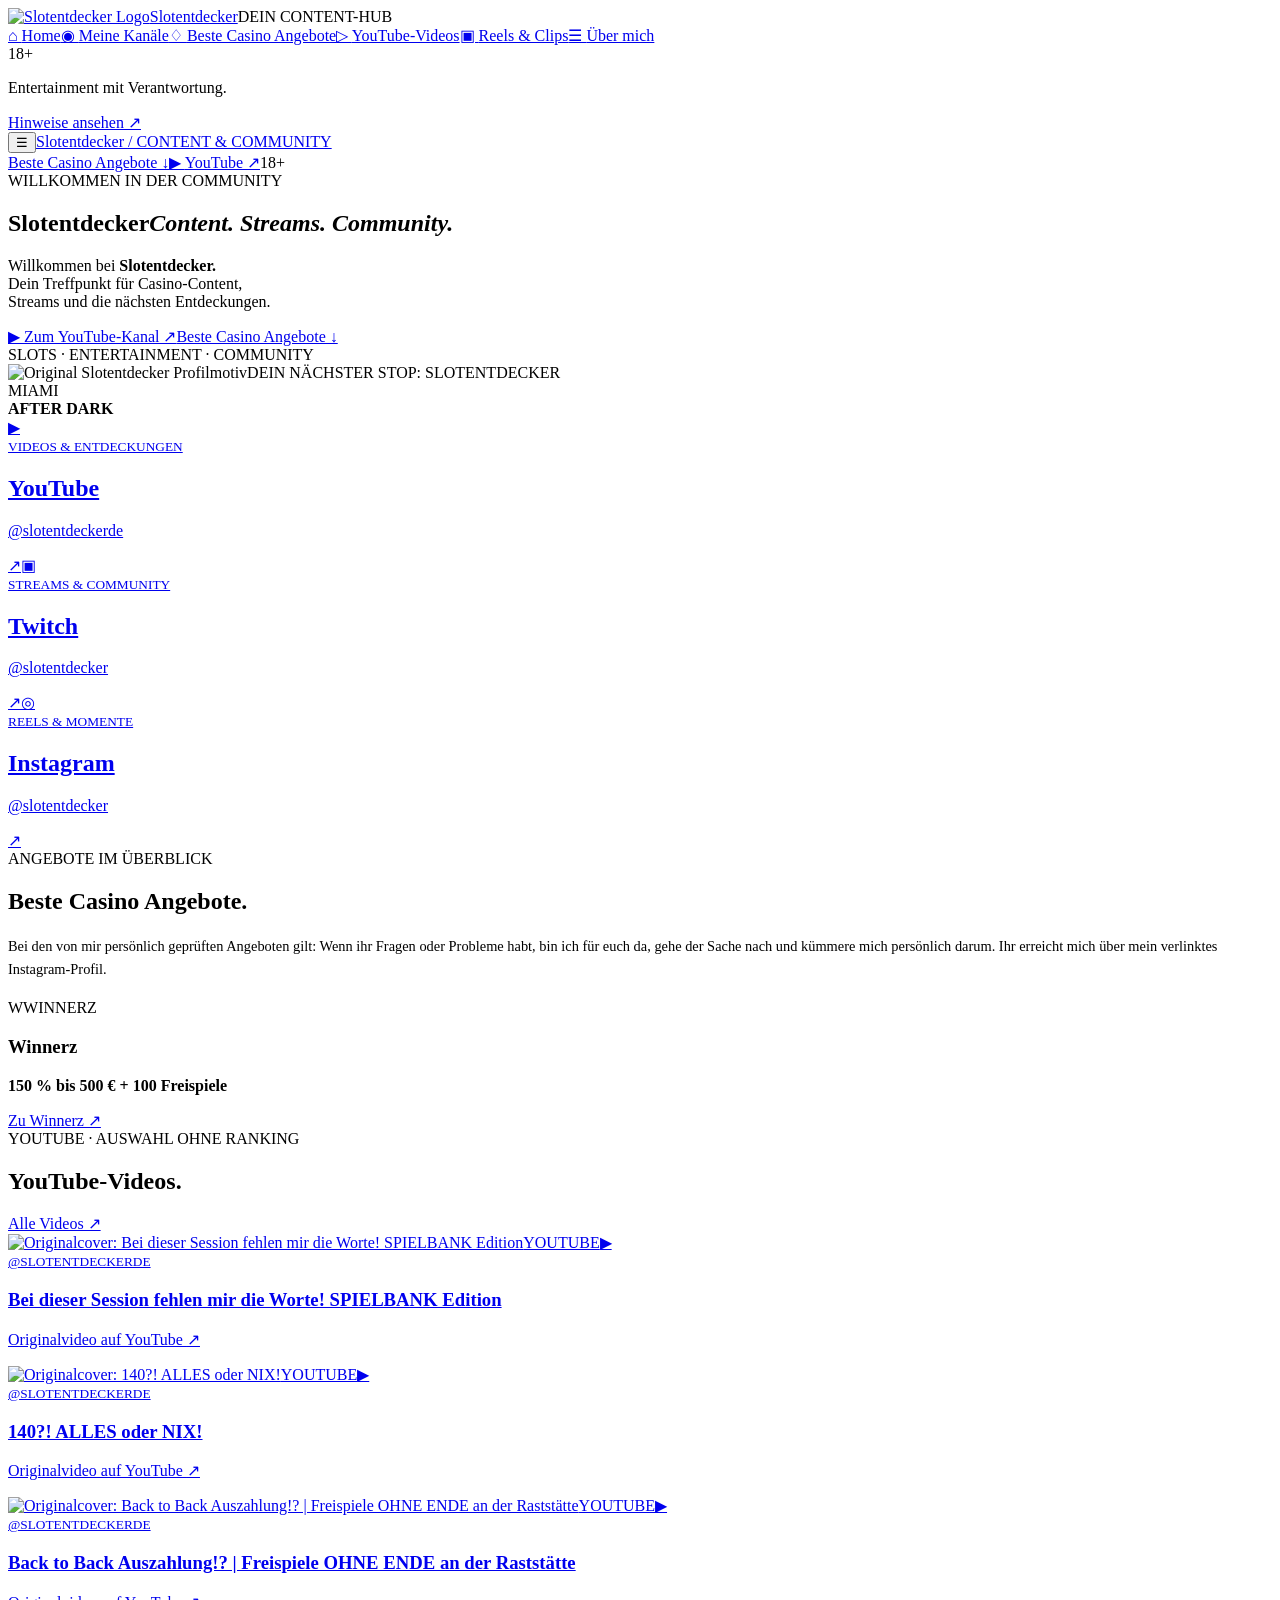
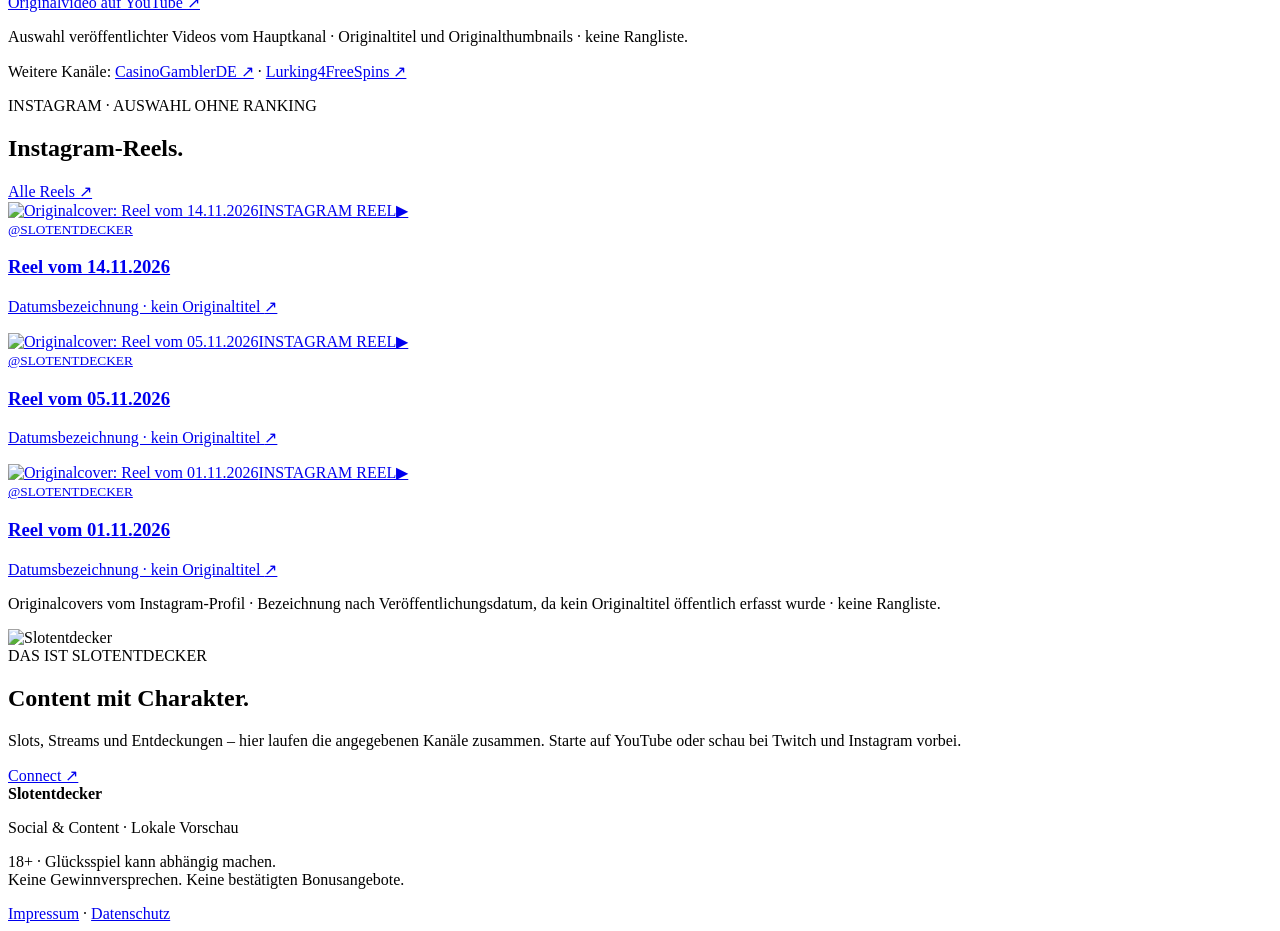
==== index.html @ a363a857 "Add files via upload" ====
<!doctype html><html lang="de"><head><meta charset="utf-8"><meta name="robots" content="noindex,nofollow"><meta name="viewport" content="width=device-width,initial-scale=1"><meta name="theme-color" content="#100c1e"><title>Slotentdecker · Content & Community.</title><link rel="icon" href="assets/avatar.jpg"><link rel="stylesheet" href="style.css?v=offers3"></head><body>
<aside id="sidebar"><a class="brand" href="#home"><img src="assets/avatar.jpg" alt="Slotentdecker Logo"><span>Slotentdecker</span></a><span class="nav-label">DEIN CONTENT-HUB</span><nav aria-label="Hauptnavigation"><a class="active" href="#home">⌂ <span>Home</span></a><a href="#social">◉ <span>Meine Kanäle</span></a><a href="#angebote">♢ <span>Beste Casino Angebote</span></a><a href="#videos">▷ <span>YouTube-Videos</span></a><a href="#reels">▣ <span>Reels & Clips</span></a><a href="#about">☰ <span>Über mich</span></a></nav><div class="side-bottom"><span class="age">18+</span><p>Entertainment mit Verantwortung.</p><a href="#hinweise">Hinweise ansehen ↗</a></div></aside>
<div class="shade" id="shade"></div><div class="shell"><header><button id="menu" aria-label="Menü öffnen" aria-expanded="false" aria-controls="sidebar">☰</button><a class="top-title" href="#home">Slotentdecker <span>/ CONTENT & COMMUNITY</span></a><div class="top-actions"><a class="offers-shortcut" href="#angebote">Beste Casino Angebote ↓</a><a href="https://youtube.com/@slotentdeckerde?si=ZZp0mQnXrc79OMPe" target="_blank" rel="noopener noreferrer">▶ <span>YouTube</span> ↗</a><span class="age">18+</span></div></header>
<main id="home"><section class="hero"><div class="hero-copy"><div class="eyebrow"><i></i> WILLKOMMEN IN DER COMMUNITY</div><h1>Slotentdecker<em>Content. Streams. Community.</em></h1><p>Willkommen bei <strong>Slotentdecker.</strong><br>Dein Treffpunkt für Casino-Content,<br>Streams und die nächsten Entdeckungen.</p><div class="buttons"><a class="btn primary" href="https://youtube.com/@slotentdeckerde?si=ZZp0mQnXrc79OMPe" target="_blank" rel="noopener noreferrer">▶ Zum YouTube-Kanal ↗</a><a class="btn glass" href="#angebote">Beste Casino Angebote ↓</a></div><span class="hero-note">SLOTS · ENTERTAINMENT · COMMUNITY</span></div><div class="hero-brand"><div class="orbit"></div><img src="assets/avatar.jpg" alt="Original Slotentdecker Profilmotiv"><span class="brand-tag">DEIN NÄCHSTER STOP: SLOTENTDECKER</span></div><span class="miami-stamp">MIAMI<br><b>AFTER DARK</b></span></section>
<section id="social" class="social-grid" aria-label="Social-Media-Kanäle"><a class="social youtube" href="https://youtube.com/@slotentdeckerde?si=ZZp0mQnXrc79OMPe" target="_blank" rel="noopener noreferrer"><span class="social-icon">▶</span><div><small>VIDEOS & ENTDECKUNGEN</small><h2>YouTube</h2><p>@slotentdeckerde</p></div><span class="arrow">↗</span></a><a class="social twitch" href="https://m.twitch.tv/slotentdecker/home" target="_blank" rel="noopener noreferrer"><span class="social-icon">▣</span><div><small>STREAMS & COMMUNITY</small><h2>Twitch</h2><p>@slotentdecker</p></div><span class="arrow">↗</span></a><a class="social insta" href="https://www.instagram.com/slotentdecker/" target="_blank" rel="noopener noreferrer"><span class="social-icon">◎</span><div><small>REELS & MOMENTE</small><h2>Instagram</h2><p>@slotentdecker</p></div><span class="arrow">↗</span></a></section>
<section id="angebote"><div class="section-head"><div><div class="eyebrow">ANGEBOTE IM ÜBERBLICK</div><h2>Beste Casino Angebote<span>.</span></h2></div></div>
<p class="se-offers-note" lang="de">Bei den von mir persönlich geprüften Angeboten gilt: Wenn ihr Fragen oder Probleme habt, bin ich für euch da, gehe der Sache nach und kümmere mich persönlich darum. Ihr erreicht mich über mein verlinktes Instagram-Profil.</p>
<style>
.se-offers-note{margin:0 0 18px;padding:0;color:inherit;font-family:inherit;font-size:.9rem;line-height:1.6}
</style>
<div class="offer"><div class="winnerz">W<span>WINNERZ</span></div><div class="offer-copy"><h3>Winnerz</h3><p><strong>150 % bis 500 € + 100 Freispiele</strong></p></div><a class="btn primary" href="https://go.spinwise.partners/visit/?bta=982855&amp;brand=winnerz&amp;utm_campaign=DACH_VINI" target="_blank" rel="sponsored noopener noreferrer">Zu Winnerz ↗</a></div></section>
<section id="videos"><div class="section-head"><div><div class="eyebrow">YOUTUBE · AUSWAHL OHNE RANKING</div><h2>YouTube-Videos<span>.</span></h2></div><a class="text-link" href="https://youtube.com/@slotentdeckerde/videos" target="_blank" rel="noopener noreferrer">Alle Videos ↗</a></div><div class="media-strip videos-strip" tabindex="0" role="region" aria-label="YouTube-Videos – horizontal scrollbar"><a class="media-card" href="https://www.youtube.com/watch?v=xweXO_4A0io" target="_blank" rel="noopener noreferrer"><div class="media-cover"><img src="assets/youtube-1.avif" alt="Originalcover: Bei dieser Session fehlen mir die Worte! SPIELBANK Edition" loading="lazy"><span class="tile-label">YOUTUBE</span><span class="play" aria-hidden="true">▶</span><span class="cover-fallback" hidden>Originalcover nicht verfügbar</span></div><div class="card-copy"><small>@SLOTENTDECKERDE</small><h3>Bei dieser Session fehlen mir die Worte! SPIELBANK Edition</h3><p>Originalvideo auf YouTube <span aria-hidden="true">↗</span></p></div></a><a class="media-card" href="https://www.youtube.com/watch?v=YloTCqBLggA" target="_blank" rel="noopener noreferrer"><div class="media-cover"><img src="assets/youtube-2.avif" alt="Originalcover: 140?! ALLES oder NIX!" loading="lazy"><span class="tile-label">YOUTUBE</span><span class="play" aria-hidden="true">▶</span><span class="cover-fallback" hidden>Originalcover nicht verfügbar</span></div><div class="card-copy"><small>@SLOTENTDECKERDE</small><h3>140?! ALLES oder NIX!</h3><p>Originalvideo auf YouTube <span aria-hidden="true">↗</span></p></div></a><a class="media-card" href="https://www.youtube.com/watch?v=cWnUZFW03pE" target="_blank" rel="noopener noreferrer"><div class="media-cover"><img src="assets/youtube-3.avif" alt="Originalcover: Back to Back Auszahlung!? | Freispiele OHNE ENDE an der Raststätte" loading="lazy"><span class="tile-label">YOUTUBE</span><span class="play" aria-hidden="true">▶</span><span class="cover-fallback" hidden>Originalcover nicht verfügbar</span></div><div class="card-copy"><small>@SLOTENTDECKERDE</small><h3>Back to Back Auszahlung!? | Freispiele OHNE ENDE an der Raststätte</h3><p>Originalvideo auf YouTube <span aria-hidden="true">↗</span></p></div></a></div><p class="section-note">Auswahl veröffentlichter Videos vom Hauptkanal · Originaltitel und Originalthumbnails · keine Rangliste.</p><p class="section-note">Weitere Kanäle: <a class="text-link" href="https://youtube.com/@casinogamblerde" target="_blank" rel="noopener noreferrer">CasinoGamblerDE ↗</a> · <a class="text-link" href="https://youtube.com/@lurking4freespins" target="_blank" rel="noopener noreferrer">Lurking4FreeSpins ↗</a></p></section>
<section id="reels"><div class="section-head"><div><div class="eyebrow">INSTAGRAM · AUSWAHL OHNE RANKING</div><h2>Instagram-Reels<span>.</span></h2></div><a class="text-link" href="https://www.instagram.com/slotentdecker/" target="_blank" rel="noopener noreferrer">Alle Reels ↗</a></div><div class="media-strip reels-strip" tabindex="0" role="region" aria-label="Instagram-Reels – horizontal scrollbar"><a class="media-card" href="https://www.instagram.com/slotentdecker/reel/Dftw1dToblQ/" target="_blank" rel="noopener noreferrer"><div class="media-cover"><img src="assets/instagram-1.jpg" alt="Originalcover: Reel vom 14.11.2026" loading="lazy"><span class="tile-label">INSTAGRAM REEL</span><span class="play" aria-hidden="true">▶</span><span class="cover-fallback" hidden>Originalcover nicht verfügbar</span></div><div class="card-copy"><small>@SLOTENTDECKER</small><h3>Reel vom 14.11.2026</h3><p>Datumsbezeichnung · kein Originaltitel <span aria-hidden="true">↗</span></p></div></a><a class="media-card" href="https://www.instagram.com/slotentdecker/reel/DfXvfOqo4B9/" target="_blank" rel="noopener noreferrer"><div class="media-cover"><img src="assets/instagram-2.jpg" alt="Originalcover: Reel vom 05.11.2026" loading="lazy"><span class="tile-label">INSTAGRAM REEL</span><span class="play" aria-hidden="true">▶</span><span class="cover-fallback" hidden>Originalcover nicht verfügbar</span></div><div class="card-copy"><small>@SLOTENTDECKER</small><h3>Reel vom 05.11.2026</h3><p>Datumsbezeichnung · kein Originaltitel <span aria-hidden="true">↗</span></p></div></a><a class="media-card" href="https://www.instagram.com/slotentdecker/reel/DfMLfl_Iy3h/" target="_blank" rel="noopener noreferrer"><div class="media-cover"><img src="assets/instagram-3.jpg" alt="Originalcover: Reel vom 01.11.2026" loading="lazy"><span class="tile-label">INSTAGRAM REEL</span><span class="play" aria-hidden="true">▶</span><span class="cover-fallback" hidden>Originalcover nicht verfügbar</span></div><div class="card-copy"><small>@SLOTENTDECKER</small><h3>Reel vom 01.11.2026</h3><p>Datumsbezeichnung · kein Originaltitel <span aria-hidden="true">↗</span></p></div></a></div><p class="section-note">Originalcovers vom Instagram-Profil · Bezeichnung nach Veröffentlichungsdatum, da kein Originaltitel öffentlich erfasst wurde · keine Rangliste.</p></section>

<section id="about" class="about"><img src="assets/avatar.jpg" alt="Slotentdecker"><div><div class="eyebrow">DAS IST SLOTENTDECKER</div><h2>Content mit Charakter.</h2><p>Slots, Streams und Entdeckungen – hier laufen die angegebenen Kanäle zusammen. Starte auf YouTube oder schau bei Twitch und Instagram vorbei.</p></div><a class="text-link" href="#social">Connect ↗</a></section>
<footer id="hinweise"><div><b><span class="gold">Slotentdecker</span></b><p>Social & Content · Lokale Vorschau</p></div><p>18+ · Glücksspiel kann abhängig machen.<br>Keine Gewinnversprechen. Keine bestätigten Bonusangebote.</p><a class="text-link" href="impressum.html">Impressum</a> · <a class="text-link" href="datenschutz.html">Datenschutz</a></footer></main></div>
<dialog id="info"><button class="close" aria-label="Schließen">×</button><div class="eyebrow">LOKALER ENTWURF</div><h2 id="dialog-title"></h2><p id="dialog-text"></p><button class="btn primary close-bottom">Verstanden</button></dialog><script src="app.js"></script></body></html>
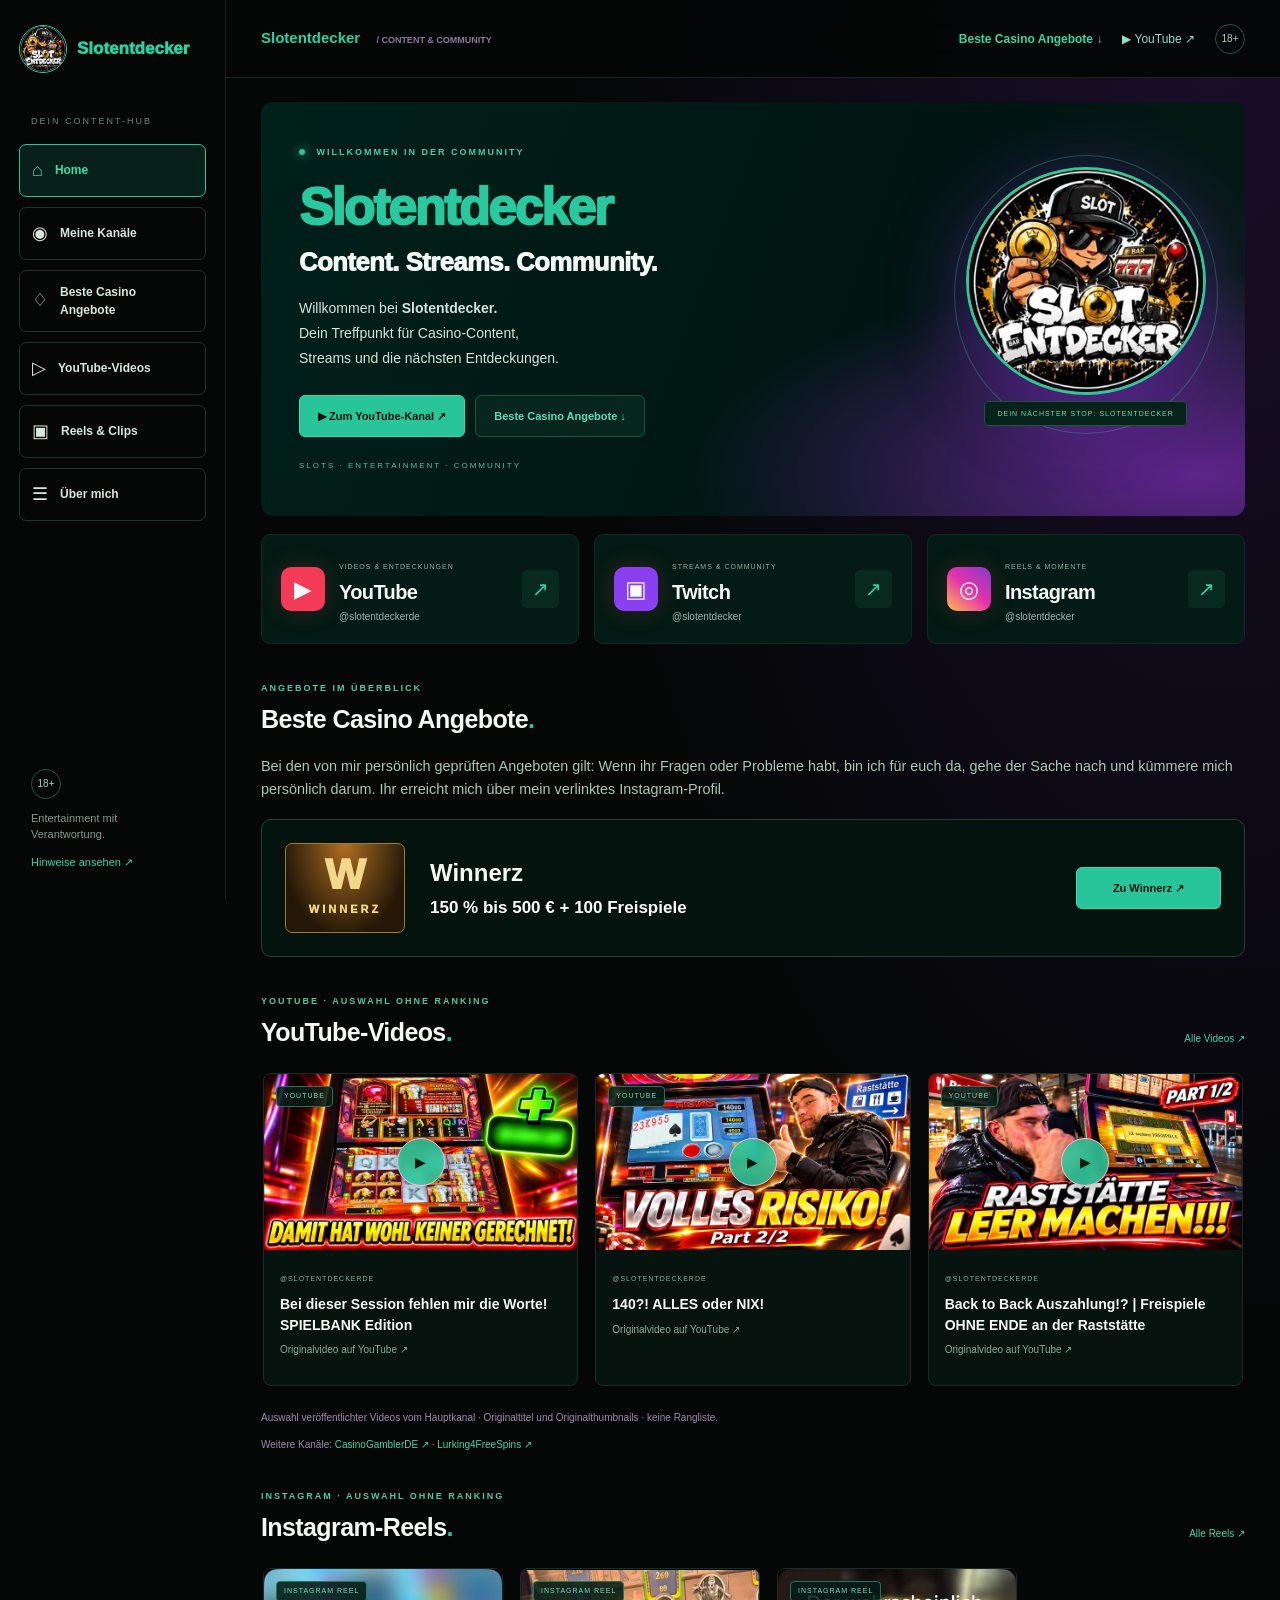
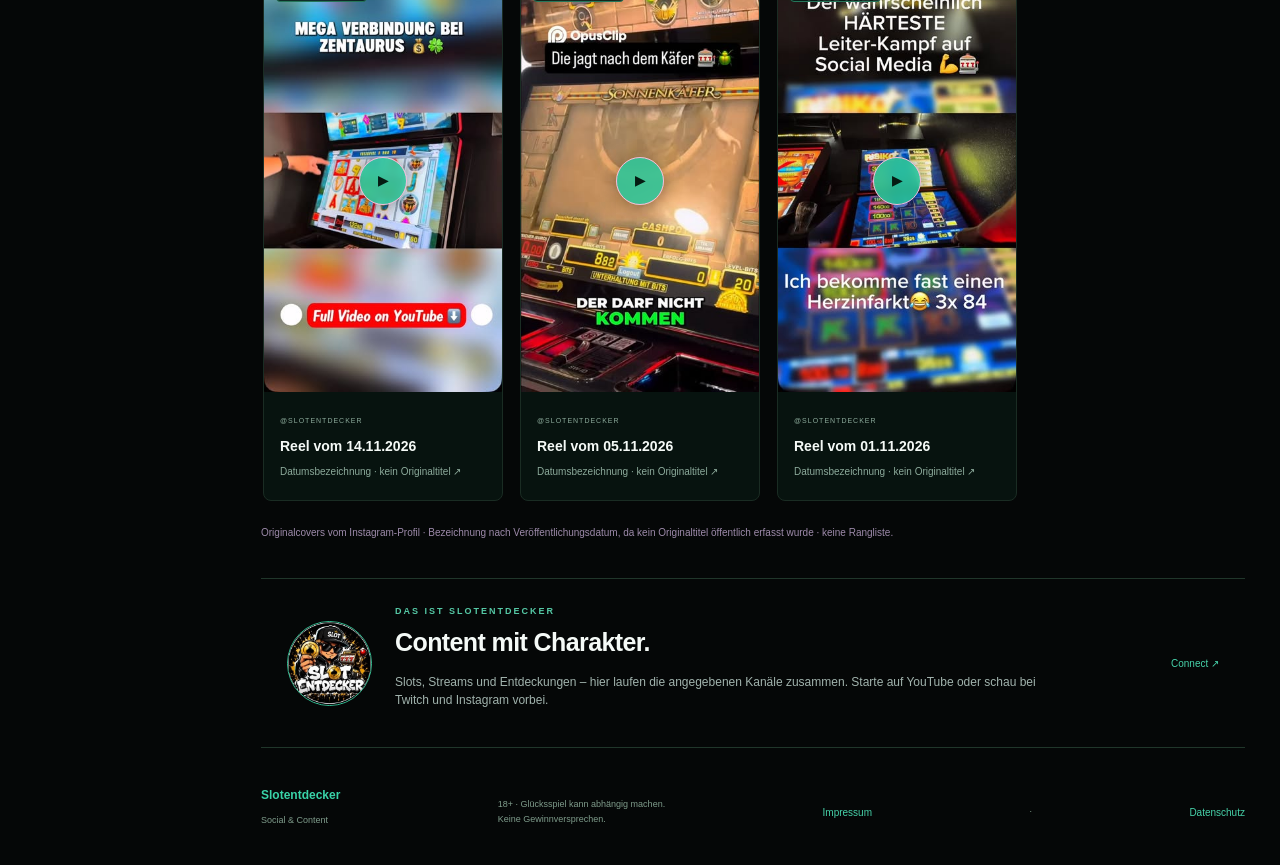
==== commit 771e0243: "Add files via upload" ====
--- a/index.html
+++ b/index.html
@@ -13,5 +13,5 @@
 <section id="reels"><div class="section-head"><div><div class="eyebrow">INSTAGRAM · AUSWAHL OHNE RANKING</div><h2>Instagram-Reels<span>.</span></h2></div><a class="text-link" href="https://www.instagram.com/slotentdecker/" target="_blank" rel="noopener noreferrer">Alle Reels ↗</a></div><div class="media-strip reels-strip" tabindex="0" role="region" aria-label="Instagram-Reels – horizontal scrollbar"><a class="media-card" href="https://www.instagram.com/slotentdecker/reel/Dftw1dToblQ/" target="_blank" rel="noopener noreferrer"><div class="media-cover"><img src="assets/instagram-1.jpg" alt="Originalcover: Reel vom 14.11.2026" loading="lazy"><span class="tile-label">INSTAGRAM REEL</span><span class="play" aria-hidden="true">▶</span><span class="cover-fallback" hidden>Originalcover nicht verfügbar</span></div><div class="card-copy"><small>@SLOTENTDECKER</small><h3>Reel vom 14.11.2026</h3><p>Datumsbezeichnung · kein Originaltitel <span aria-hidden="true">↗</span></p></div></a><a class="media-card" href="https://www.instagram.com/slotentdecker/reel/DfXvfOqo4B9/" target="_blank" rel="noopener noreferrer"><div class="media-cover"><img src="assets/instagram-2.jpg" alt="Originalcover: Reel vom 05.11.2026" loading="lazy"><span class="tile-label">INSTAGRAM REEL</span><span class="play" aria-hidden="true">▶</span><span class="cover-fallback" hidden>Originalcover nicht verfügbar</span></div><div class="card-copy"><small>@SLOTENTDECKER</small><h3>Reel vom 05.11.2026</h3><p>Datumsbezeichnung · kein Originaltitel <span aria-hidden="true">↗</span></p></div></a><a class="media-card" href="https://www.instagram.com/slotentdecker/reel/DfMLfl_Iy3h/" target="_blank" rel="noopener noreferrer"><div class="media-cover"><img src="assets/instagram-3.jpg" alt="Originalcover: Reel vom 01.11.2026" loading="lazy"><span class="tile-label">INSTAGRAM REEL</span><span class="play" aria-hidden="true">▶</span><span class="cover-fallback" hidden>Originalcover nicht verfügbar</span></div><div class="card-copy"><small>@SLOTENTDECKER</small><h3>Reel vom 01.11.2026</h3><p>Datumsbezeichnung · kein Originaltitel <span aria-hidden="true">↗</span></p></div></a></div><p class="section-note">Originalcovers vom Instagram-Profil · Bezeichnung nach Veröffentlichungsdatum, da kein Originaltitel öffentlich erfasst wurde · keine Rangliste.</p></section>
 
 <section id="about" class="about"><img src="assets/avatar.jpg" alt="Slotentdecker"><div><div class="eyebrow">DAS IST SLOTENTDECKER</div><h2>Content mit Charakter.</h2><p>Slots, Streams und Entdeckungen – hier laufen die angegebenen Kanäle zusammen. Starte auf YouTube oder schau bei Twitch und Instagram vorbei.</p></div><a class="text-link" href="#social">Connect ↗</a></section>
-<footer id="hinweise"><div><b><span class="gold">Slotentdecker</span></b><p>Social & Content · Lokale Vorschau</p></div><p>18+ · Glücksspiel kann abhängig machen.<br>Keine Gewinnversprechen. Keine bestätigten Bonusangebote.</p><a class="text-link" href="impressum.html">Impressum</a> · <a class="text-link" href="datenschutz.html">Datenschutz</a></footer></main></div>
+<footer id="hinweise"><div><b><span class="gold">Slotentdecker</span></b><p>Social & Content</p></div><p>18+ · Glücksspiel kann abhängig machen.<br>Keine Gewinnversprechen.</p><a class="text-link" href="impressum.html">Impressum</a> · <a class="text-link" href="datenschutz.html">Datenschutz</a></footer></main></div>
 <dialog id="info"><button class="close" aria-label="Schließen">×</button><div class="eyebrow">LOKALER ENTWURF</div><h2 id="dialog-title"></h2><p id="dialog-text"></p><button class="btn primary close-bottom">Verstanden</button></dialog><script src="app.js"></script></body></html>
--- a/style.css
+++ b/style.css
@@ -0,0 +1,26 @@
+:root{--bg:#100c1e;--panel:#1a142b;--line:#37243f;--pink:#ff3ba7;--gold:#ffd87e;--muted:#b9adc8}*{box-sizing:border-box}html{scroll-behavior:smooth;scroll-padding-top:92px}body{margin:0;background:var(--bg);color:#fff;font-family:Arial,Helvetica,sans-serif;font-size:14px;line-height:1.5}a{color:inherit;text-decoration:none}button{font:inherit;cursor:pointer}a,button{touch-action:manipulation}a:focus-visible,button:focus-visible{outline:3px solid var(--gold);outline-offset:5px}aside{width:226px;position:fixed;inset:0 auto 0 0;background:linear-gradient(160deg,#181021,#100d19);border-right:1px solid var(--line);padding:30px 19px;z-index:30;display:flex;flex-direction:column}.brand{display:flex;align-items:center;gap:10px;font-size:16px;font-weight:1000;line-height:1.1}.brand img{width:48px;height:48px;border-radius:50%;border:1px solid #d3ab59}.brand>span>span{display:block;font-size:12px;letter-spacing:1px}.gold{color:var(--gold)}.nav-label{font-size:9px;letter-spacing:2px;color:#93829f;margin:42px 12px 15px}nav{display:grid;gap:9px}nav a{display:flex;align-items:center;gap:12px;padding:13px 12px;border:1px solid transparent;border-radius:8px;color:#bcaecb;font-size:18px}nav a span{font-size:12px;font-weight:bold}nav a:hover,nav a.active{background:linear-gradient(90deg,#5e204b66,#39204433);border-color:#79335e;color:#ff7bc3}nav small{font-size:6px;color:var(--gold);margin-left:auto}.side-bottom{margin-top:auto;padding:25px 12px 0;color:#ac9abb;font-size:11px}.side-bottom a{color:var(--gold)}.age{border:1px solid #6a546d;border-radius:50%;width:30px;height:30px;display:inline-flex;align-items:center;justify-content:center;font-size:10px;color:#cbb8d1}.shell{margin-left:226px}header{height:78px;padding:0 35px;display:flex;align-items:center;justify-content:space-between;border-bottom:1px solid var(--line);background:#110d1deF;position:sticky;top:0;z-index:20;backdrop-filter:blur(14px)}.top-title{font-weight:bold;font-size:11px;letter-spacing:1.3px}.top-title span{color:#8b7b9b;font-size:9px;margin-left:12px}.top-actions{display:flex;align-items:center;gap:20px}.top-actions a{color:#f3c0dd;font-size:12px}#menu{display:none}main{max-width:1550px;margin:auto;padding:28px 35px 0}.hero{min-height:430px;border:1px solid #9a3d8c;border-radius:15px;position:relative;overflow:hidden;background:linear-gradient(90deg,#190e32 0%,#210e37d9 34%,#250f3544 80%),url('assets/miami.svg') center/cover;box-shadow:0 12px 70px #b22c9822}.hero-copy{position:relative;z-index:2;padding:42px 38px}.eyebrow{font-size:9px;letter-spacing:2px;font-weight:bold;color:#d79dca}.eyebrow i{display:inline-block;width:6px;height:6px;background:var(--pink);border-radius:50%;box-shadow:0 0 12px var(--pink);margin-right:7px}h1{font-size:clamp(32px,3.6vw,58px);line-height:1.03;font-weight:1000;letter-spacing:-2px;margin:20px 0}h1 em{font-style:normal;background:linear-gradient(100deg,#ff82ca,#ffcee7 35%,#ffd87e);background-clip:text;color:transparent;text-shadow:0 0 30px #ff54b522}.hero p{color:#dfcce6;font-size:13px;line-height:1.8}.buttons{display:flex;gap:10px;margin-top:23px}.btn{display:inline-flex;align-items:center;justify-content:center;gap:9px;padding:12px 18px;border-radius:7px;font-size:11px;font-weight:bold;border:1px solid #73506e}.primary{background:linear-gradient(105deg,#ff409d,#d62c9e);color:white;border-color:#ff7bc3;box-shadow:0 5px 25px #ea258c35}.glass{background:#221731bb;color:#f4d6ed}.btn:hover{filter:brightness(1.15)}.hero-note{display:block;font-size:8px;letter-spacing:2px;color:#bfa0c6;margin-top:23px}.hero-brand{position:absolute;right:7%;top:48px;width:270px;text-align:center}.hero-brand img{width:100%;border-radius:50%;position:relative;box-shadow:0 0 50px #ff45ac55}.orbit{position:absolute;inset:-12px;border:1px solid #e8ab6c88;border-radius:50%;box-shadow:0 0 20px #e9459e33}.brand-tag{position:relative;background:#1b1027;padding:8px 12px;border:1px solid #ab6c6e;border-radius:4px;color:#ffdb9e;font-size:7px;letter-spacing:1px;white-space:nowrap}.miami-stamp{position:absolute;right:25px;bottom:20px;font-size:25px;line-height:.8;font-style:italic;font-weight:900;color:#ffc6d0;opacity:.7;transform:rotate(-8deg)}.miami-stamp b{font-size:8px;letter-spacing:3px}.social-grid{display:grid;grid-template-columns:repeat(3,1fr);gap:15px;margin:20px 0 36px}.social{display:flex;align-items:center;gap:14px;padding:19px;border:1px solid var(--line);border-radius:10px;background:linear-gradient(115deg,#37203a,#1a142b);position:relative;overflow:hidden}.social:hover{border-color:#df5eb3;transform:translateY(-2px)}.social-icon{display:grid;place-items:center;width:44px;height:44px;border-radius:10px;background:#f33b58;font-size:23px;box-shadow:0 0 25px #ff354633}.twitch .social-icon{background:#8a3ff0}.insta .social-icon{background:linear-gradient(40deg,#ffbb4c,#e433ac,#8838cb)}.social small{font-size:7px;letter-spacing:1px;color:#c5accd}.social h2{font-size:19px;margin:2px 0}.social p{font-size:10px;margin:0;color:var(--muted)}.arrow{margin-left:auto;color:#b9a3c1;font-size:21px}section{scroll-margin-top:10px}.section-head{display:flex;justify-content:space-between;align-items:end;margin:31px 0 17px;gap:15px}h2{font-size:24px;letter-spacing:-.6px;margin:5px 0 0}h2>span{color:var(--pink)}.text-link{background:none;border:0;color:#e5b5d6;font-size:10px;padding:5px 0;white-space:nowrap}.video-grid{display:grid;grid-template-columns:repeat(3,1fr);gap:17px}.video-card{border:1px solid var(--line);background:#1b142a;border-radius:10px;overflow:hidden}.video-card:hover{border-color:#b7509d}.thumbnail{aspect-ratio:1.82;position:relative;overflow:hidden;background:#1c1233;display:flex;align-items:center;justify-content:center}.thumbnail img{width:100%;height:100%;object-fit:cover}.tile-label{position:absolute;left:12px;top:12px;border:1px solid #f4c8dd44;background:#180e27cc;border-radius:4px;padding:4px 7px;font-size:7px;letter-spacing:1px;color:#f4d7e9}.play{position:absolute;top:50%;left:50%;transform:translate(-50%,-50%);width:42px;height:42px;display:grid;place-items:center;background:#140c27b3;border:1px solid #efbedb;border-radius:50%;font-size:14px;backdrop-filter:blur(5px)}.thumb-two{background:linear-gradient(130deg,#27133b22,#631c4f99),url('assets/miami.svg') 60% 45%/190%}.thumb-three{background:radial-gradient(at top right,#ab5b18,transparent),linear-gradient(135deg,#1c1230,#54233f)}.type-art{font-size:25px;font-weight:1000;font-style:italic;line-height:1.05;letter-spacing:-1px;transform:rotate(-7deg);text-shadow:3px 3px #340b48}.type-art b{color:var(--gold);font-size:23px}.card-copy{padding:16px}.card-copy small{font-size:7px;letter-spacing:1px;color:#c694bb}.card-copy h3{font-size:13px;margin:7px 0}.card-copy p{font-size:10px;color:var(--muted);margin:0}.section-note{font-size:10px;color:#9e8bab;margin:12px 0 0}.reel-grid{display:grid;grid-template-columns:1fr 1fr 1.35fr;gap:17px}.reel{height:280px;border-radius:10px;border:1px solid #79405c;position:relative;overflow:hidden;padding:20px;display:flex;align-items:end;background:linear-gradient(0deg,#140c23,transparent),url('assets/miami.svg') 75% center/auto 100%}.reel-two{background:linear-gradient(0deg,#1c1035,transparent),url('assets/miami.svg') 28% center/auto 100%}.reel-type{position:absolute;top:63px;left:20px;font-size:26px;line-height:1;font-weight:900;transform:rotate(-6deg);text-shadow:0 0 20px #ff3ba7}.reel-type em{font-size:22px;color:#ffd6a1}.reel small{font-size:9px;color:#d7b7d7}.reel h3{font-size:15px;margin:4px 0}.reel .play{top:59%}.community{position:relative;overflow:hidden;border:1px solid var(--line);border-radius:10px;background:radial-gradient(at bottom right,#74286166,transparent),#20152f;padding:27px}.community h3{font-size:24px;line-height:1.2;margin:18px 0 12px}.community p{font-size:12px;color:var(--muted);max-width:300px}.community .btn{margin-top:12px}.outline-star{position:absolute;right:10px;bottom:-35px;font-size:150px;color:#ff64b219;pointer-events:none}.status{font-size:9px;color:#d7b5b3;padding:6px 10px;background:#382430;border:1px solid #71424e;border-radius:20px}.offer{display:flex;align-items:center;gap:25px;padding:20px;background:linear-gradient(100deg,#3b2541,#1c1429 65%);border:1px solid #755040;border-radius:10px}.winnerz{width:120px;min-width:120px;height:90px;background:radial-gradient(#835527,#251a22);border:1px solid #ab8150;border-radius:7px;text-align:center;font-weight:1000;font-size:43px;color:#ffe3a2;line-height:1.4}.winnerz span{display:block;font-size:11px;letter-spacing:3px;line-height:1}.offer h3{font-size:23px;margin:4px 0}.offer p{font-size:11px;color:var(--muted);max-width:420px;margin:0}.offer .btn{margin-left:auto;white-space:nowrap}.locked{background:#302537;color:#ddcbd8;border-color:#705d73}.about{display:flex;align-items:center;gap:23px;margin:38px 0;padding:26px;border-top:1px solid var(--line);border-bottom:1px solid var(--line)}.about img{width:85px;height:85px;object-fit:cover;border-radius:50%;border:1px solid #d7a866}.about p{font-size:12px;color:var(--muted);max-width:650px}.about .text-link{margin-left:auto}footer{display:flex;align-items:center;justify-content:space-between;gap:20px;padding:0 0 27px;color:#9e8bab;font-size:9px}footer b{font-size:12px;color:white}footer p{line-height:1.7}dialog{color:white;background:#21162e;border:1px solid #bc5a96;border-radius:15px;padding:35px;max-width:500px;width:calc(100% - 36px);box-shadow:0 0 100px #a42a8044}dialog::backdrop{background:#080411ce;backdrop-filter:blur(6px)}dialog p{color:#cdbbd4;font-size:13px;line-height:1.8}.close{position:absolute;right:13px;top:8px;color:white;background:none;border:none;font-size:27px}.close-bottom{margin-top:15px}.shade{display:none}
+@media(min-width:1550px){.hero-brand{right:11%;width:300px}.hero{min-height:460px}.hero-copy{padding:48px}}
+@media(max-width:1150px){aside{width:195px;padding:25px 12px}.shell{margin-left:195px}main{padding:22px}header{padding:0 22px}.hero-brand{right:4%;width:215px;top:85px}.hero-copy{padding:30px 25px}.hero-copy p{font-size:12px}h1{font-size:39px}.hero{min-height:410px}.social{gap:9px;padding:14px}.social-icon{width:34px;height:36px;font-size:19px}.social h2{font-size:17px}.social small{font-size:6px}.offer{gap:16px}.offer .btn{padding:12px}.top-title span{display:none}.community{padding:20px}.community h3{font-size:20px}.reel-type{font-size:23px}.reel-type em{font-size:18px}}
+@media(max-width:850px){aside{transform:translateX(-100%);width:240px;transition:transform .2s}.shell{margin-left:0}body.menu-open aside{transform:translateX(0)}body.menu-open .shade{display:block;position:fixed;inset:0;background:#080411aa;z-index:25}#menu{display:block;border:1px solid #583453;border-radius:6px;color:white;background:#25192f;width:36px;height:34px;margin-right:14px}header{height:65px;justify-content:start}.top-actions{margin-left:auto}.hero-brand{right:5%;width:220px}.hero-copy{padding:35px}.video-grid{gap:12px}.card-copy{padding:12px}.reel-grid{grid-template-columns:1fr 1fr 1.2fr}.community h3{font-size:19px}.offer{flex-wrap:wrap}.offer-copy{flex:1}.offer .btn{margin-left:auto}}
+@media(max-width:600px){main{padding:14px}.top-title{font-size:9px;letter-spacing:.6px}header{padding:0 14px}.top-actions{gap:12px}.top-actions a span{display:none}.hero{min-height:650px;background-position:65% center}.hero-copy{padding:27px 22px}.eyebrow{font-size:8px;letter-spacing:1.4px}h1{font-size:39px;margin:19px 0 15px}.hero p{font-size:12px}.buttons{gap:8px;flex-wrap:wrap}.btn{font-size:10px;padding:12px 13px}.hero-note{font-size:7px;letter-spacing:1.3px}.hero-brand{width:205px;top:auto;bottom:50px;right:50%;transform:translateX(50%)}.brand-tag{font-size:6px}.miami-stamp{font-size:20px;right:15px;bottom:15px}.social-grid{grid-template-columns:1fr;margin:14px 0 28px;gap:9px}.social{padding:13px 17px}.social small{font-size:7px}.social h2{font-size:18px}.social-icon{height:40px;width:40px}.section-head{align-items:start;margin-top:27px}.section-head h2{font-size:21px}.text-link{font-size:9px}.video-grid{grid-template-columns:1fr}.thumbnail{aspect-ratio:1.9}.card-copy{padding:17px}.card-copy h3{font-size:15px}.card-copy small{font-size:8px}.card-copy p{font-size:11px}.type-art{font-size:35px}.type-art b{font-size:31px}.reel-grid{grid-template-columns:1fr 1fr;gap:11px}.reel{height:280px;padding:14px}.reel-type{font-size:22px;left:14px;top:70px}.reel-type em{font-size:17px}.reel h3{font-size:12px}.community{grid-column:1/-1;padding:25px}.community h3{font-size:25px}.community p{max-width:100%}.status{font-size:7px;max-width:110px;text-align:center}.offer{padding:16px;gap:15px}.winnerz{width:85px;min-width:85px;height:80px;font-size:38px}.winnerz span{font-size:8px}.offer-copy h3{font-size:21px}.offer p{font-size:10px}.offer .btn{width:100%;margin:0}.about{padding:23px 0;gap:15px;flex-wrap:wrap}.about img{width:66px;height:66px}.about>div{flex:1;min-width:220px}.about h2{font-size:22px}.about .text-link{margin-left:81px}footer{display:block;padding-bottom:20px}footer .text-link{margin-top:5px}.section-note{font-size:9px}dialog{padding:27px}dialog h2{font-size:23px}}
+@media(prefers-reduced-motion:reduce){html{scroll-behavior:auto}*{transition:none!important}}
+
+/* Original media cards: independent, reusable layout. */
+.media-strip{display:grid;grid-template-columns:repeat(3,minmax(0,1fr));gap:17px;padding:5px 2px 12px}.media-card{min-width:0;display:block;border:1px solid var(--line);border-radius:11px;overflow:hidden;background:#1b142a;transition:transform .18s,border-color .18s,box-shadow .18s}.media-card:hover{transform:translateY(-3px);border-color:#e269b7;box-shadow:0 5px 22px #ff3ba71c}.media-cover{aspect-ratio:16/9;position:relative;background:#20162d;overflow:hidden;display:grid;place-items:center}.media-cover img{width:100%;height:100%;object-fit:cover;display:block}.media-card h3{line-height:1.45;font-size:14px;overflow-wrap:anywhere}.media-card .card-copy{min-height:135px}.media-card .play{width:48px;height:48px;box-shadow:0 2px 18px #0006}.reels-strip{grid-template-columns:repeat(3,minmax(0,240px));justify-content:start}.reels-strip .media-cover{aspect-ratio:9/16}.reels-strip img{object-fit:contain;background:#0d0915}.reels-strip .card-copy{min-height:108px}.cover-fallback{padding:25px;text-align:center;color:var(--muted)}.media-strip:focus-visible{outline:2px solid var(--gold);outline-offset:4px}
+@media(max-width:700px){.media-strip{display:flex;overflow-x:auto;scroll-snap-type:x mandatory;gap:14px;overscroll-behavior-x:contain;padding:5px 3px 18px;scrollbar-color:#ae4a89 #20162d;scrollbar-width:thin}.media-card{flex:0 0 84%;scroll-snap-align:start}.reels-strip .media-card{flex-basis:65%;max-width:250px}.media-card .card-copy{padding:15px;min-height:138px}.reels-strip .card-copy{min-height:108px}.section-head h2{font-size:21px}}
+
+.media-cover img[hidden],.cover-fallback[hidden]{display:none}
+
+/* Startentdecker — dark mint visual direction */
+:root{--bg:#050707;--panel:#071713;--line:#18342b;--pink:#28c79c;--gold:#39d3a8;--muted:#a1b3ad}
+body{background:radial-gradient(ellipse at 95% 0,#54218844,transparent 38%),#050707;color:#f5faf7;font-family:Arial,Helvetica,sans-serif}
+aside{background:#040706;border-color:#14251e;padding-top:25px}.brand{color:#2bd2a4;font-size:17px}.brand img{border-color:#2bd2a4}.brand>span{overflow-wrap:anywhere}.nav-label{color:#71867e}nav{gap:10px}nav a{border:1px solid #26312c;color:#d9e6df;border-radius:7px;padding:12px}nav a.active,nav a:hover{background:#072019;border-color:#27c69a;color:#38ddb0}.side-bottom{color:#839b90}.age{border-color:#315045;color:#b4cec0}
+header{background:#040706ed;border-color:#17251e}.top-title{color:#2bd2a4;font-size:15px;letter-spacing:0}.top-actions a{color:#8ce1c4}main{padding-top:24px}.hero{min-height:395px;border:0;border-radius:12px;background:radial-gradient(ellipse at 95% 90%,#982bda99,transparent 38%),linear-gradient(110deg,#00201a,#001511 65%,#081b16);box-shadow:none}.hero-copy{padding:44px 38px;max-width:68%}.hero h1{font-size:clamp(30px,4vw,61px);letter-spacing:-2px;line-height:1.1;color:#2ac89e;overflow-wrap:anywhere}.hero h1 em{font-size:.5em;color:#f4faf6;background:none;letter-spacing:-.5px;display:block;margin-top:12px;text-shadow:none}.hero p{color:#d5e5dd;font-size:14px}.eyebrow{color:#55c8a5}.eyebrow i{background:#27c99b;box-shadow:0 0 12px #27c99b}.hero-brand{top:65px;right:4%;width:240px}.hero-brand img{box-shadow:0 16px 80px #8e2fe870;border:3px solid #36c497}.orbit{border-color:#43c59b55;box-shadow:none}.brand-tag{background:#06221b;color:#67dcba;border-color:#245341}.miami-stamp{display:none}.hero-note{color:#6fb49c}.btn{border-color:#1d5342;border-radius:6px;font-size:11px}.primary{background:#29c59a;color:#02130d;border:1px solid #42d5b0;box-shadow:none}.glass{background:#07261d;color:#64d9b5}.social-grid{gap:15px;margin:18px 0 34px}.social{background:#031b14;border:1px solid #0b2c20;border-radius:9px}.social:hover{border-color:#2ac59b}.social h2{font-size:20px}.social small{color:#92b1a3}.arrow{background:#07291e;color:#38d0a5;font-size:20px;padding:4px 10px;border-radius:5px}.section-head{margin-top:38px}h2{letter-spacing:-.6px;font-size:25px}.text-link{color:#47d3aa}.media-card{background:#07130f;border-color:#1a2c23;border-radius:8px}.media-card:hover{border-color:#2ac69a;box-shadow:0 6px 25px #2ac69a16}.card-copy small,.card-copy p{color:#8caa9b}.tile-label{background:#041d16df;border-color:#257559;color:#78ddbd}.play{background:#27c69adb;color:#051b12}.media-cover,.reels-strip img{background:#030b08}.offer{background:#04130e;border:1px solid #224031;border-radius:10px;padding:23px;box-shadow:none}.winnerz{background:radial-gradient(ellipse at top,#ad6f21,#241707 75%);border:1px solid #9f7b38;border-radius:7px;color:#f1d88a}.offer-copy h3{font-size:24px}.offer-copy p{color:#a9bdb2}.offer-copy p strong{color:white;font-size:17px}.offer .btn{min-width:145px}.se-offers-note{color:#aec6b8!important}.about{border-color:#20362a}.about img{border-color:#34c597}footer{color:#7f9c8b}#menu{background:#06271b;border-color:#244b36}.media-strip{scrollbar-color:#24bd92 #0c1b13}
+@media(min-width:1550px){.hero-brand{width:270px;right:7%}.hero-copy{padding:48px}.hero{min-height:420px}}
+@media(max-width:1150px){.hero-brand{width:200px;right:3%;top:85px}.hero-copy{padding:35px 25px;max-width:66%}.hero h1{font-size:42px}.hero p{font-size:12px}.brand{font-size:14px}}
+@media(max-width:850px){.hero-brand{width:210px;right:5%}.hero-copy{max-width:66%}.brand{font-size:17px}}
+@media(max-width:600px){.hero{min-height:620px}.hero-copy{max-width:100%;padding:25px 22px}.hero h1{font-size:37px;letter-spacing:-1.5px}.hero h1 em{font-size:21px}.hero-brand{top:auto;bottom:45px;right:50%;width:200px}.hero p{font-size:13px}.brand-tag{font-size:6px}.offer{padding:18px}.offer-copy p strong{font-size:16px}.offer .btn{width:100%}.top-title{font-size:12px}.social-grid{gap:10px}.social{padding:14px 17px}}
+
+@media(max-width:600px){.hero{min-height:680px}}
+
+#angebote{margin-bottom:32px}.offers-shortcut{color:#3cd5a7!important;font-weight:700}.offer-copy h3{margin-top:0}@media(max-width:600px){.top-actions>a:not(.offers-shortcut){display:none}.offers-shortcut{font-size:9px!important;max-width:105px;text-align:right}.top-actions{gap:7px}nav a span{line-height:1.4}}
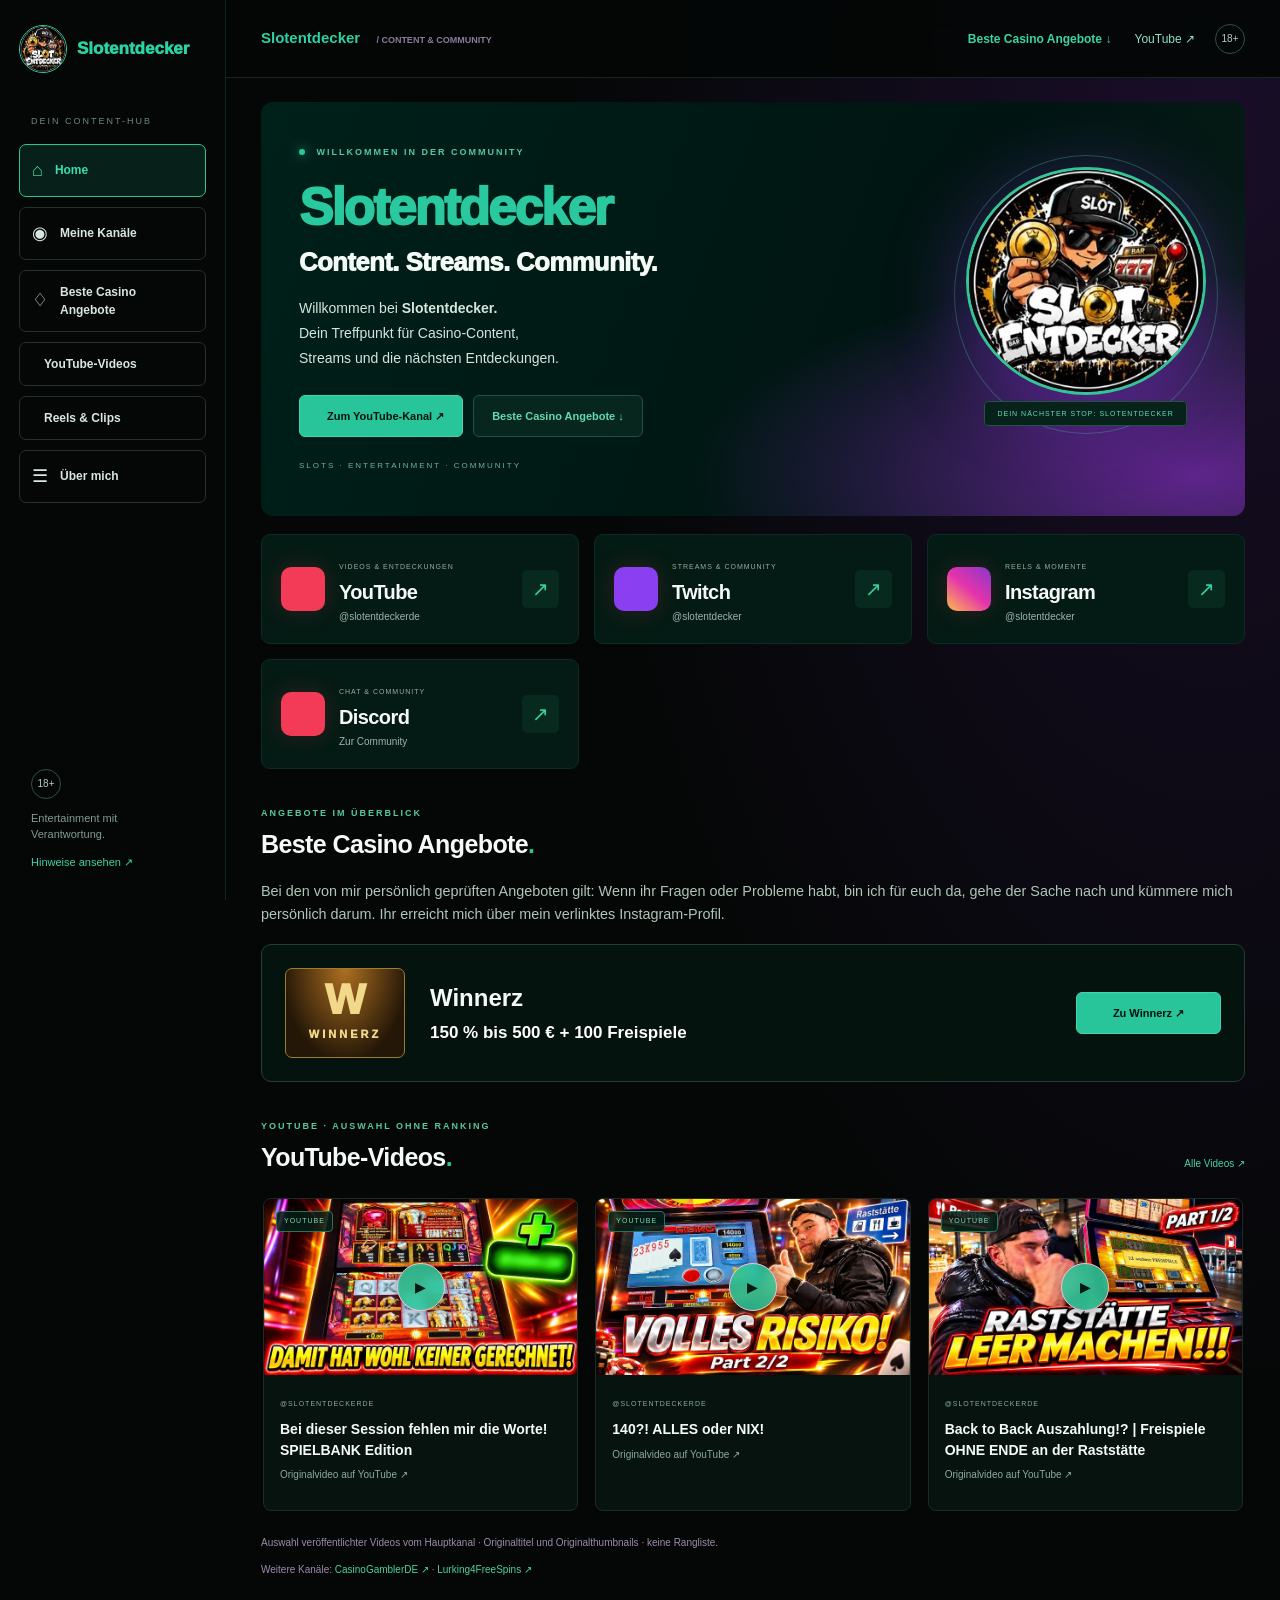
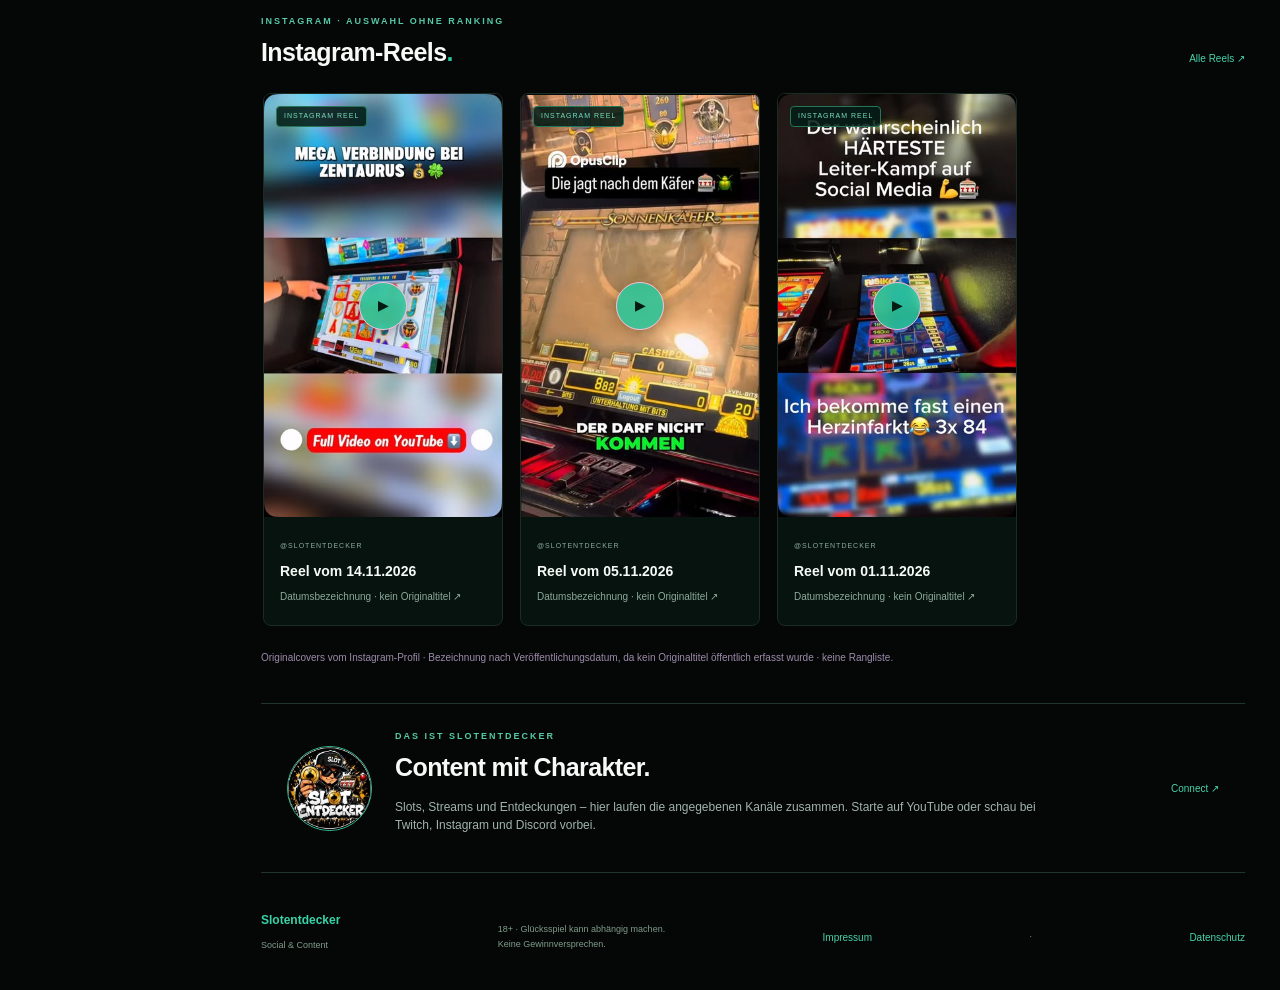
==== commit 6c3b5a61: "Add files via upload" ====
--- a/index.html
+++ b/index.html
@@ -1,8 +1,8 @@
-<!doctype html><html lang="de"><head><meta charset="utf-8"><meta name="robots" content="noindex,nofollow"><meta name="viewport" content="width=device-width,initial-scale=1"><meta name="theme-color" content="#100c1e"><title>Slotentdecker · Content & Community.</title><link rel="icon" href="assets/avatar.jpg"><link rel="stylesheet" href="style.css?v=offers3"></head><body>
-<aside id="sidebar"><a class="brand" href="#home"><img src="assets/avatar.jpg" alt="Slotentdecker Logo"><span>Slotentdecker</span></a><span class="nav-label">DEIN CONTENT-HUB</span><nav aria-label="Hauptnavigation"><a class="active" href="#home">⌂ <span>Home</span></a><a href="#social">◉ <span>Meine Kanäle</span></a><a href="#angebote">♢ <span>Beste Casino Angebote</span></a><a href="#videos">▷ <span>YouTube-Videos</span></a><a href="#reels">▣ <span>Reels & Clips</span></a><a href="#about">☰ <span>Über mich</span></a></nav><div class="side-bottom"><span class="age">18+</span><p>Entertainment mit Verantwortung.</p><a href="#hinweise">Hinweise ansehen ↗</a></div></aside>
-<div class="shade" id="shade"></div><div class="shell"><header><button id="menu" aria-label="Menü öffnen" aria-expanded="false" aria-controls="sidebar">☰</button><a class="top-title" href="#home">Slotentdecker <span>/ CONTENT & COMMUNITY</span></a><div class="top-actions"><a class="offers-shortcut" href="#angebote">Beste Casino Angebote ↓</a><a href="https://youtube.com/@slotentdeckerde?si=ZZp0mQnXrc79OMPe" target="_blank" rel="noopener noreferrer">▶ <span>YouTube</span> ↗</a><span class="age">18+</span></div></header>
-<main id="home"><section class="hero"><div class="hero-copy"><div class="eyebrow"><i></i> WILLKOMMEN IN DER COMMUNITY</div><h1>Slotentdecker<em>Content. Streams. Community.</em></h1><p>Willkommen bei <strong>Slotentdecker.</strong><br>Dein Treffpunkt für Casino-Content,<br>Streams und die nächsten Entdeckungen.</p><div class="buttons"><a class="btn primary" href="https://youtube.com/@slotentdeckerde?si=ZZp0mQnXrc79OMPe" target="_blank" rel="noopener noreferrer">▶ Zum YouTube-Kanal ↗</a><a class="btn glass" href="#angebote">Beste Casino Angebote ↓</a></div><span class="hero-note">SLOTS · ENTERTAINMENT · COMMUNITY</span></div><div class="hero-brand"><div class="orbit"></div><img src="assets/avatar.jpg" alt="Original Slotentdecker Profilmotiv"><span class="brand-tag">DEIN NÄCHSTER STOP: SLOTENTDECKER</span></div><span class="miami-stamp">MIAMI<br><b>AFTER DARK</b></span></section>
-<section id="social" class="social-grid" aria-label="Social-Media-Kanäle"><a class="social youtube" href="https://youtube.com/@slotentdeckerde?si=ZZp0mQnXrc79OMPe" target="_blank" rel="noopener noreferrer"><span class="social-icon">▶</span><div><small>VIDEOS & ENTDECKUNGEN</small><h2>YouTube</h2><p>@slotentdeckerde</p></div><span class="arrow">↗</span></a><a class="social twitch" href="https://m.twitch.tv/slotentdecker/home" target="_blank" rel="noopener noreferrer"><span class="social-icon">▣</span><div><small>STREAMS & COMMUNITY</small><h2>Twitch</h2><p>@slotentdecker</p></div><span class="arrow">↗</span></a><a class="social insta" href="https://www.instagram.com/slotentdecker/" target="_blank" rel="noopener noreferrer"><span class="social-icon">◎</span><div><small>REELS & MOMENTE</small><h2>Instagram</h2><p>@slotentdecker</p></div><span class="arrow">↗</span></a></section>
+<!doctype html><html lang="de"><head><meta charset="utf-8"><meta name="robots" content="noindex,nofollow"><meta name="viewport" content="width=device-width,initial-scale=1"><meta name="theme-color" content="#100c1e"><title>Slotentdecker · Content & Community.</title><link rel="icon" href="assets/avatar.jpg"><link rel="stylesheet" href="style.css?v=social4"></head><body>
+<aside id="sidebar"><a class="brand" href="#home"><img src="assets/avatar.jpg" alt="Slotentdecker Logo"><span>Slotentdecker</span></a><span class="nav-label">DEIN CONTENT-HUB</span><nav aria-label="Hauptnavigation"><a class="active" href="#home">⌂ <span>Home</span></a><a href="#social">◉ <span>Meine Kanäle</span></a><a href="#angebote">♢ <span>Beste Casino Angebote</span></a><a href="#videos"><img class="brand-icon" src="assets/logos/youtube.svg" alt="" aria-hidden="true"> <span>YouTube-Videos</span></a><a href="#reels"><img class="brand-icon" src="assets/logos/instagram.svg" alt="" aria-hidden="true"> <span>Reels & Clips</span></a><a href="#about">☰ <span>Über mich</span></a></nav><div class="side-bottom"><span class="age">18+</span><p>Entertainment mit Verantwortung.</p><a href="#hinweise">Hinweise ansehen ↗</a></div></aside>
+<div class="shade" id="shade"></div><div class="shell"><header><button id="menu" aria-label="Menü öffnen" aria-expanded="false" aria-controls="sidebar">☰</button><a class="top-title" href="#home">Slotentdecker <span>/ CONTENT & COMMUNITY</span></a><div class="top-actions"><a class="offers-shortcut" href="#angebote">Beste Casino Angebote ↓</a><a href="https://youtube.com/@slotentdeckerde?si=ZZp0mQnXrc79OMPe" target="_blank" rel="noopener noreferrer"><img class="brand-icon" src="assets/logos/youtube.svg" alt="" aria-hidden="true"> <span>YouTube</span> ↗</a><span class="age">18+</span></div></header>
+<main id="home"><section class="hero"><div class="hero-copy"><div class="eyebrow"><i></i> WILLKOMMEN IN DER COMMUNITY</div><h1>Slotentdecker<em>Content. Streams. Community.</em></h1><p>Willkommen bei <strong>Slotentdecker.</strong><br>Dein Treffpunkt für Casino-Content,<br>Streams und die nächsten Entdeckungen.</p><div class="buttons"><a class="btn primary" href="https://youtube.com/@slotentdeckerde?si=ZZp0mQnXrc79OMPe" target="_blank" rel="noopener noreferrer"><img class="brand-icon" src="assets/logos/youtube.svg" alt="" aria-hidden="true"> Zum YouTube-Kanal ↗</a><a class="btn glass" href="#angebote">Beste Casino Angebote ↓</a></div><span class="hero-note">SLOTS · ENTERTAINMENT · COMMUNITY</span></div><div class="hero-brand"><div class="orbit"></div><img src="assets/avatar.jpg" alt="Original Slotentdecker Profilmotiv"><span class="brand-tag">DEIN NÄCHSTER STOP: SLOTENTDECKER</span></div><span class="miami-stamp">MIAMI<br><b>AFTER DARK</b></span></section>
+<section id="social" class="social-grid" aria-label="Social-Media-Kanäle"><a class="social youtube" href="https://youtube.com/@slotentdeckerde?si=ZZp0mQnXrc79OMPe" target="_blank" rel="noopener noreferrer"><span class="social-icon"><img class="brand-icon" src="assets/logos/youtube.svg" alt="" aria-hidden="true"></span><div><small>VIDEOS & ENTDECKUNGEN</small><h2>YouTube</h2><p>@slotentdeckerde</p></div><span class="arrow">↗</span></a><a class="social twitch" href="https://m.twitch.tv/slotentdecker/home" target="_blank" rel="noopener noreferrer"><span class="social-icon"><img class="brand-icon" src="assets/logos/twitch.svg" alt="" aria-hidden="true"></span><div><small>STREAMS & COMMUNITY</small><h2>Twitch</h2><p>@slotentdecker</p></div><span class="arrow">↗</span></a><a class="social insta" href="https://www.instagram.com/slotentdecker/" target="_blank" rel="noopener noreferrer"><span class="social-icon"><img class="brand-icon" src="assets/logos/instagram.svg" alt="" aria-hidden="true"></span><div><small>REELS & MOMENTE</small><h2>Instagram</h2><p>@slotentdecker</p></div><span class="arrow">↗</span></a><a class="social discord" href="https://discord.gg/9DRCgwRAJ" target="_blank" rel="noopener noreferrer"><span class="social-icon"><img class="brand-icon" src="assets/logos/discord.svg" alt="" aria-hidden="true"></span><div><small>CHAT & COMMUNITY</small><h2>Discord</h2><p>Zur Community</p></div><span class="arrow">↗</span></a></section>
 <section id="angebote"><div class="section-head"><div><div class="eyebrow">ANGEBOTE IM ÜBERBLICK</div><h2>Beste Casino Angebote<span>.</span></h2></div></div>
 <p class="se-offers-note" lang="de">Bei den von mir persönlich geprüften Angeboten gilt: Wenn ihr Fragen oder Probleme habt, bin ich für euch da, gehe der Sache nach und kümmere mich persönlich darum. Ihr erreicht mich über mein verlinktes Instagram-Profil.</p>
 <style>
@@ -12,6 +12,6 @@
 <section id="videos"><div class="section-head"><div><div class="eyebrow">YOUTUBE · AUSWAHL OHNE RANKING</div><h2>YouTube-Videos<span>.</span></h2></div><a class="text-link" href="https://youtube.com/@slotentdeckerde/videos" target="_blank" rel="noopener noreferrer">Alle Videos ↗</a></div><div class="media-strip videos-strip" tabindex="0" role="region" aria-label="YouTube-Videos – horizontal scrollbar"><a class="media-card" href="https://www.youtube.com/watch?v=xweXO_4A0io" target="_blank" rel="noopener noreferrer"><div class="media-cover"><img src="assets/youtube-1.avif" alt="Originalcover: Bei dieser Session fehlen mir die Worte! SPIELBANK Edition" loading="lazy"><span class="tile-label">YOUTUBE</span><span class="play" aria-hidden="true">▶</span><span class="cover-fallback" hidden>Originalcover nicht verfügbar</span></div><div class="card-copy"><small>@SLOTENTDECKERDE</small><h3>Bei dieser Session fehlen mir die Worte! SPIELBANK Edition</h3><p>Originalvideo auf YouTube <span aria-hidden="true">↗</span></p></div></a><a class="media-card" href="https://www.youtube.com/watch?v=YloTCqBLggA" target="_blank" rel="noopener noreferrer"><div class="media-cover"><img src="assets/youtube-2.avif" alt="Originalcover: 140?! ALLES oder NIX!" loading="lazy"><span class="tile-label">YOUTUBE</span><span class="play" aria-hidden="true">▶</span><span class="cover-fallback" hidden>Originalcover nicht verfügbar</span></div><div class="card-copy"><small>@SLOTENTDECKERDE</small><h3>140?! ALLES oder NIX!</h3><p>Originalvideo auf YouTube <span aria-hidden="true">↗</span></p></div></a><a class="media-card" href="https://www.youtube.com/watch?v=cWnUZFW03pE" target="_blank" rel="noopener noreferrer"><div class="media-cover"><img src="assets/youtube-3.avif" alt="Originalcover: Back to Back Auszahlung!? | Freispiele OHNE ENDE an der Raststätte" loading="lazy"><span class="tile-label">YOUTUBE</span><span class="play" aria-hidden="true">▶</span><span class="cover-fallback" hidden>Originalcover nicht verfügbar</span></div><div class="card-copy"><small>@SLOTENTDECKERDE</small><h3>Back to Back Auszahlung!? | Freispiele OHNE ENDE an der Raststätte</h3><p>Originalvideo auf YouTube <span aria-hidden="true">↗</span></p></div></a></div><p class="section-note">Auswahl veröffentlichter Videos vom Hauptkanal · Originaltitel und Originalthumbnails · keine Rangliste.</p><p class="section-note">Weitere Kanäle: <a class="text-link" href="https://youtube.com/@casinogamblerde" target="_blank" rel="noopener noreferrer">CasinoGamblerDE ↗</a> · <a class="text-link" href="https://youtube.com/@lurking4freespins" target="_blank" rel="noopener noreferrer">Lurking4FreeSpins ↗</a></p></section>
 <section id="reels"><div class="section-head"><div><div class="eyebrow">INSTAGRAM · AUSWAHL OHNE RANKING</div><h2>Instagram-Reels<span>.</span></h2></div><a class="text-link" href="https://www.instagram.com/slotentdecker/" target="_blank" rel="noopener noreferrer">Alle Reels ↗</a></div><div class="media-strip reels-strip" tabindex="0" role="region" aria-label="Instagram-Reels – horizontal scrollbar"><a class="media-card" href="https://www.instagram.com/slotentdecker/reel/Dftw1dToblQ/" target="_blank" rel="noopener noreferrer"><div class="media-cover"><img src="assets/instagram-1.jpg" alt="Originalcover: Reel vom 14.11.2026" loading="lazy"><span class="tile-label">INSTAGRAM REEL</span><span class="play" aria-hidden="true">▶</span><span class="cover-fallback" hidden>Originalcover nicht verfügbar</span></div><div class="card-copy"><small>@SLOTENTDECKER</small><h3>Reel vom 14.11.2026</h3><p>Datumsbezeichnung · kein Originaltitel <span aria-hidden="true">↗</span></p></div></a><a class="media-card" href="https://www.instagram.com/slotentdecker/reel/DfXvfOqo4B9/" target="_blank" rel="noopener noreferrer"><div class="media-cover"><img src="assets/instagram-2.jpg" alt="Originalcover: Reel vom 05.11.2026" loading="lazy"><span class="tile-label">INSTAGRAM REEL</span><span class="play" aria-hidden="true">▶</span><span class="cover-fallback" hidden>Originalcover nicht verfügbar</span></div><div class="card-copy"><small>@SLOTENTDECKER</small><h3>Reel vom 05.11.2026</h3><p>Datumsbezeichnung · kein Originaltitel <span aria-hidden="true">↗</span></p></div></a><a class="media-card" href="https://www.instagram.com/slotentdecker/reel/DfMLfl_Iy3h/" target="_blank" rel="noopener noreferrer"><div class="media-cover"><img src="assets/instagram-3.jpg" alt="Originalcover: Reel vom 01.11.2026" loading="lazy"><span class="tile-label">INSTAGRAM REEL</span><span class="play" aria-hidden="true">▶</span><span class="cover-fallback" hidden>Originalcover nicht verfügbar</span></div><div class="card-copy"><small>@SLOTENTDECKER</small><h3>Reel vom 01.11.2026</h3><p>Datumsbezeichnung · kein Originaltitel <span aria-hidden="true">↗</span></p></div></a></div><p class="section-note">Originalcovers vom Instagram-Profil · Bezeichnung nach Veröffentlichungsdatum, da kein Originaltitel öffentlich erfasst wurde · keine Rangliste.</p></section>
 
-<section id="about" class="about"><img src="assets/avatar.jpg" alt="Slotentdecker"><div><div class="eyebrow">DAS IST SLOTENTDECKER</div><h2>Content mit Charakter.</h2><p>Slots, Streams und Entdeckungen – hier laufen die angegebenen Kanäle zusammen. Starte auf YouTube oder schau bei Twitch und Instagram vorbei.</p></div><a class="text-link" href="#social">Connect ↗</a></section>
+<section id="about" class="about"><img src="assets/avatar.jpg" alt="Slotentdecker"><div><div class="eyebrow">DAS IST SLOTENTDECKER</div><h2>Content mit Charakter.</h2><p>Slots, Streams und Entdeckungen – hier laufen die angegebenen Kanäle zusammen. Starte auf YouTube oder schau bei Twitch, Instagram und Discord vorbei.</p></div><a class="text-link" href="#social">Connect ↗</a></section>
 <footer id="hinweise"><div><b><span class="gold">Slotentdecker</span></b><p>Social & Content</p></div><p>18+ · Glücksspiel kann abhängig machen.<br>Keine Gewinnversprechen.</p><a class="text-link" href="impressum.html">Impressum</a> · <a class="text-link" href="datenschutz.html">Datenschutz</a></footer></main></div>
 <dialog id="info"><button class="close" aria-label="Schließen">×</button><div class="eyebrow">LOKALER ENTWURF</div><h2 id="dialog-title"></h2><p id="dialog-text"></p><button class="btn primary close-bottom">Verstanden</button></dialog><script src="app.js"></script></body></html>
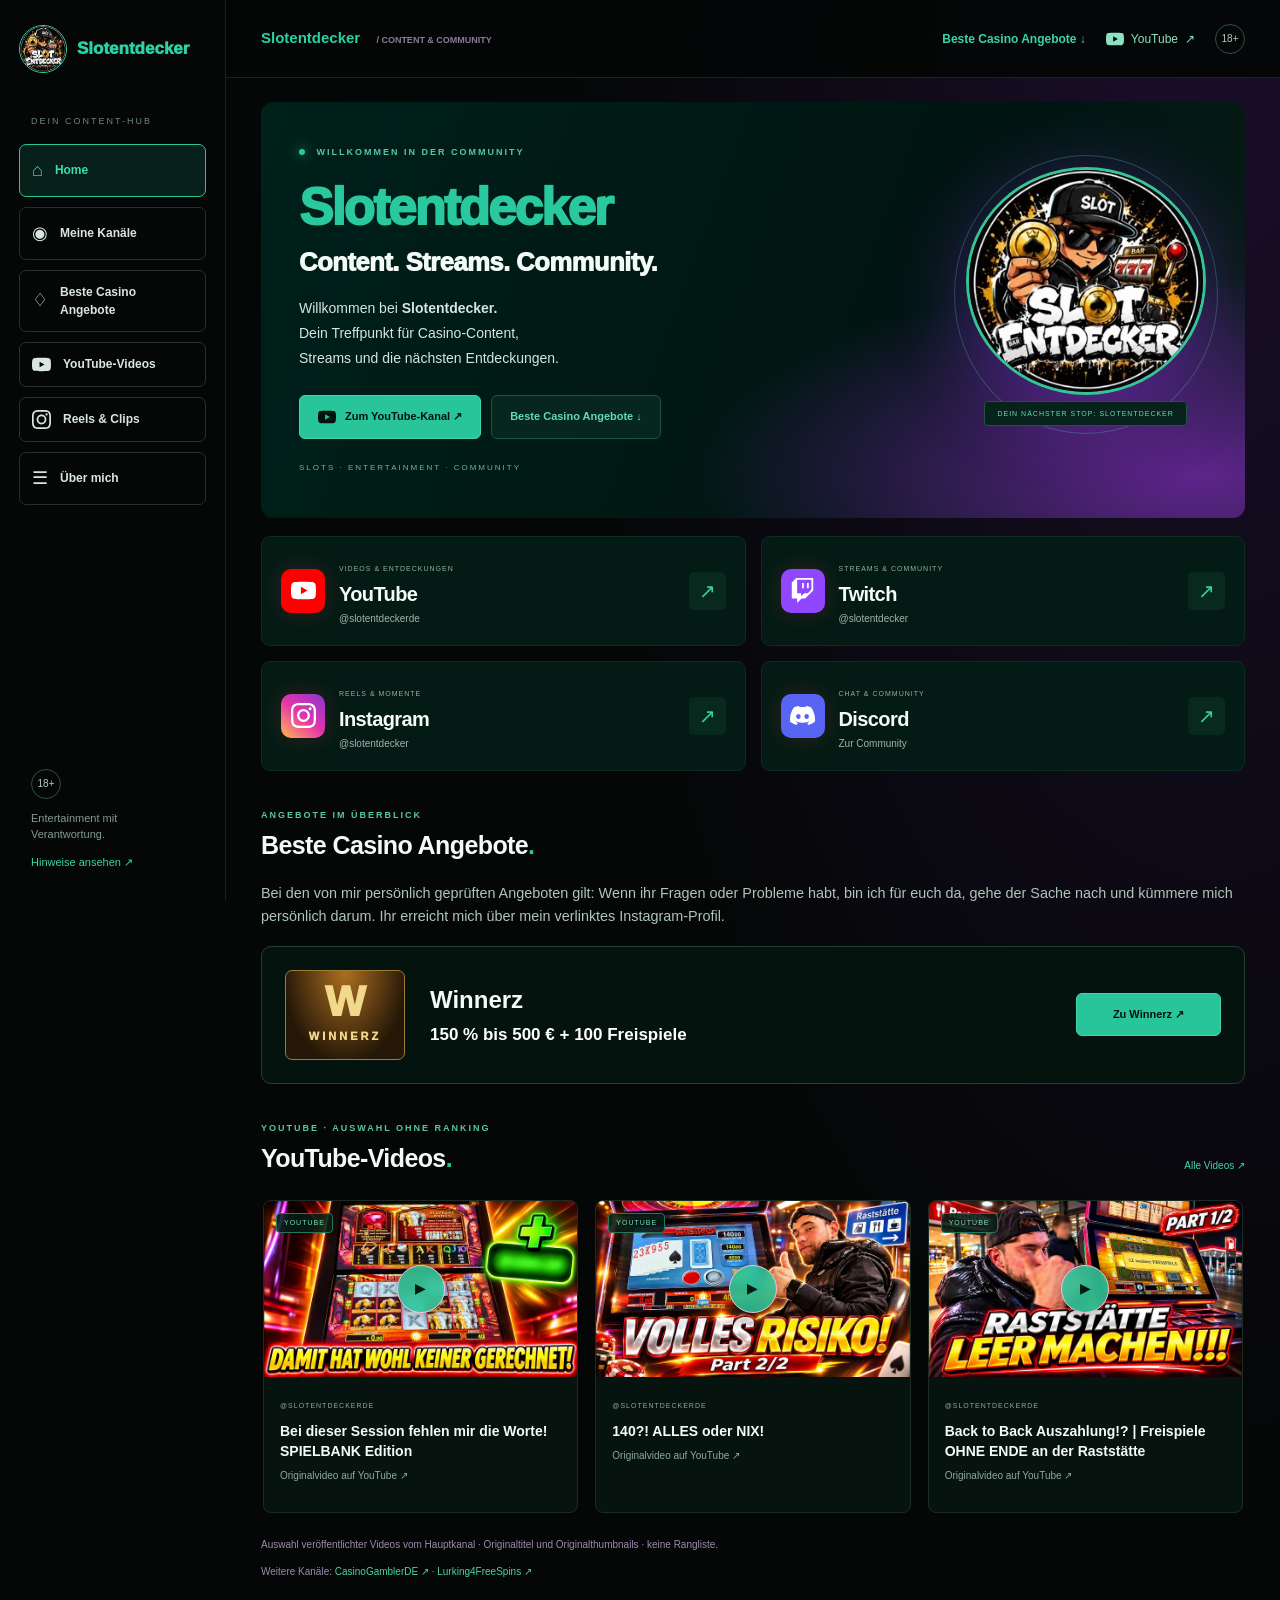
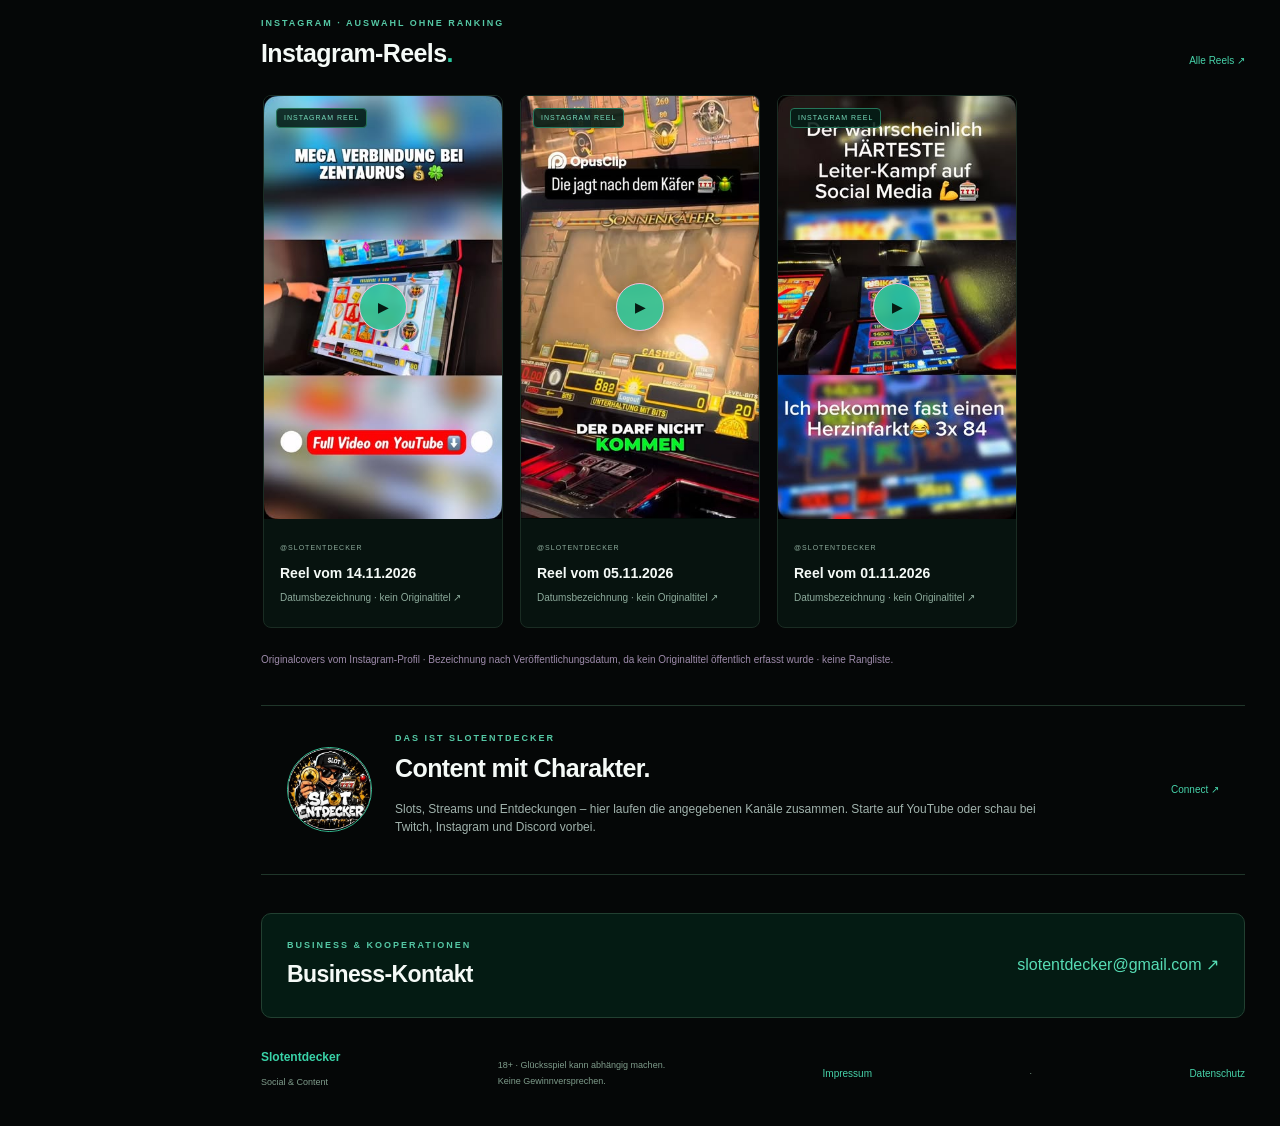
==== commit b5718157: "Add files via upload" ====
--- a/index.html
+++ b/index.html
@@ -1,8 +1,8 @@
-<!doctype html><html lang="de"><head><meta charset="utf-8"><meta name="robots" content="noindex,nofollow"><meta name="viewport" content="width=device-width,initial-scale=1"><meta name="theme-color" content="#100c1e"><title>Slotentdecker · Content & Community.</title><link rel="icon" href="assets/avatar.jpg"><link rel="stylesheet" href="style.css?v=social4"></head><body>
-<aside id="sidebar"><a class="brand" href="#home"><img src="assets/avatar.jpg" alt="Slotentdecker Logo"><span>Slotentdecker</span></a><span class="nav-label">DEIN CONTENT-HUB</span><nav aria-label="Hauptnavigation"><a class="active" href="#home">⌂ <span>Home</span></a><a href="#social">◉ <span>Meine Kanäle</span></a><a href="#angebote">♢ <span>Beste Casino Angebote</span></a><a href="#videos"><img class="brand-icon" src="assets/logos/youtube.svg" alt="" aria-hidden="true"> <span>YouTube-Videos</span></a><a href="#reels"><img class="brand-icon" src="assets/logos/instagram.svg" alt="" aria-hidden="true"> <span>Reels & Clips</span></a><a href="#about">☰ <span>Über mich</span></a></nav><div class="side-bottom"><span class="age">18+</span><p>Entertainment mit Verantwortung.</p><a href="#hinweise">Hinweise ansehen ↗</a></div></aside>
-<div class="shade" id="shade"></div><div class="shell"><header><button id="menu" aria-label="Menü öffnen" aria-expanded="false" aria-controls="sidebar">☰</button><a class="top-title" href="#home">Slotentdecker <span>/ CONTENT & COMMUNITY</span></a><div class="top-actions"><a class="offers-shortcut" href="#angebote">Beste Casino Angebote ↓</a><a href="https://youtube.com/@slotentdeckerde?si=ZZp0mQnXrc79OMPe" target="_blank" rel="noopener noreferrer"><img class="brand-icon" src="assets/logos/youtube.svg" alt="" aria-hidden="true"> <span>YouTube</span> ↗</a><span class="age">18+</span></div></header>
-<main id="home"><section class="hero"><div class="hero-copy"><div class="eyebrow"><i></i> WILLKOMMEN IN DER COMMUNITY</div><h1>Slotentdecker<em>Content. Streams. Community.</em></h1><p>Willkommen bei <strong>Slotentdecker.</strong><br>Dein Treffpunkt für Casino-Content,<br>Streams und die nächsten Entdeckungen.</p><div class="buttons"><a class="btn primary" href="https://youtube.com/@slotentdeckerde?si=ZZp0mQnXrc79OMPe" target="_blank" rel="noopener noreferrer"><img class="brand-icon" src="assets/logos/youtube.svg" alt="" aria-hidden="true"> Zum YouTube-Kanal ↗</a><a class="btn glass" href="#angebote">Beste Casino Angebote ↓</a></div><span class="hero-note">SLOTS · ENTERTAINMENT · COMMUNITY</span></div><div class="hero-brand"><div class="orbit"></div><img src="assets/avatar.jpg" alt="Original Slotentdecker Profilmotiv"><span class="brand-tag">DEIN NÄCHSTER STOP: SLOTENTDECKER</span></div><span class="miami-stamp">MIAMI<br><b>AFTER DARK</b></span></section>
-<section id="social" class="social-grid" aria-label="Social-Media-Kanäle"><a class="social youtube" href="https://youtube.com/@slotentdeckerde?si=ZZp0mQnXrc79OMPe" target="_blank" rel="noopener noreferrer"><span class="social-icon"><img class="brand-icon" src="assets/logos/youtube.svg" alt="" aria-hidden="true"></span><div><small>VIDEOS & ENTDECKUNGEN</small><h2>YouTube</h2><p>@slotentdeckerde</p></div><span class="arrow">↗</span></a><a class="social twitch" href="https://m.twitch.tv/slotentdecker/home" target="_blank" rel="noopener noreferrer"><span class="social-icon"><img class="brand-icon" src="assets/logos/twitch.svg" alt="" aria-hidden="true"></span><div><small>STREAMS & COMMUNITY</small><h2>Twitch</h2><p>@slotentdecker</p></div><span class="arrow">↗</span></a><a class="social insta" href="https://www.instagram.com/slotentdecker/" target="_blank" rel="noopener noreferrer"><span class="social-icon"><img class="brand-icon" src="assets/logos/instagram.svg" alt="" aria-hidden="true"></span><div><small>REELS & MOMENTE</small><h2>Instagram</h2><p>@slotentdecker</p></div><span class="arrow">↗</span></a><a class="social discord" href="https://discord.gg/9DRCgwRAJ" target="_blank" rel="noopener noreferrer"><span class="social-icon"><img class="brand-icon" src="assets/logos/discord.svg" alt="" aria-hidden="true"></span><div><small>CHAT & COMMUNITY</small><h2>Discord</h2><p>Zur Community</p></div><span class="arrow">↗</span></a></section>
+<!doctype html><html lang="de"><head><meta charset="utf-8"><meta name="robots" content="noindex,nofollow"><meta name="viewport" content="width=device-width,initial-scale=1"><meta name="theme-color" content="#100c1e"><title>Slotentdecker · Content & Community.</title><link rel="icon" href="assets/avatar.jpg"><link rel="stylesheet" href="style.css?v=inline-logos5"></head><body>
+<aside id="sidebar"><a class="brand" href="#home"><img src="assets/avatar.jpg" alt="Slotentdecker Logo"><span>Slotentdecker</span></a><span class="nav-label">DEIN CONTENT-HUB</span><nav aria-label="Hauptnavigation"><a class="active" href="#home">⌂ <span>Home</span></a><a href="#social">◉ <span>Meine Kanäle</span></a><a href="#angebote">♢ <span>Beste Casino Angebote</span></a><a href="#videos"><svg class="brand-icon" width="24" height="24" fill="currentColor" aria-hidden="true" focusable="false" viewBox="0 0 24 24" xmlns="http://www.w3.org/2000/svg"><path d="M23.498 6.186a3.016 3.016 0 0 0-2.122-2.136C19.505 3.545 12 3.545 12 3.545s-7.505 0-9.377.505A3.017 3.017 0 0 0 .502 6.186C0 8.07 0 12 0 12s0 3.93.502 5.814a3.016 3.016 0 0 0 2.122 2.136c1.871.505 9.376.505 9.376.505s7.505 0 9.377-.505a3.015 3.015 0 0 0 2.122-2.136C24 15.93 24 12 24 12s0-3.93-.502-5.814zM9.545 15.568V8.432L15.818 12l-6.273 3.568z"/></svg> <span>YouTube-Videos</span></a><a href="#reels"><svg class="brand-icon" width="24" height="24" fill="currentColor" aria-hidden="true" focusable="false" viewBox="0 0 24 24" xmlns="http://www.w3.org/2000/svg"><path d="M7.0301.084c-1.2768.0602-2.1487.264-2.911.5634-.7888.3075-1.4575.72-2.1228 1.3877-.6652.6677-1.075 1.3368-1.3802 2.127-.2954.7638-.4956 1.6365-.552 2.914-.0564 1.2775-.0689 1.6882-.0626 4.947.0062 3.2586.0206 3.6671.0825 4.9473.061 1.2765.264 2.1482.5635 2.9107.308.7889.72 1.4573 1.388 2.1228.6679.6655 1.3365 1.0743 2.1285 1.38.7632.295 1.6361.4961 2.9134.552 1.2773.056 1.6884.069 4.9462.0627 3.2578-.0062 3.668-.0207 4.9478-.0814 1.28-.0607 2.147-.2652 2.9098-.5633.7889-.3086 1.4578-.72 2.1228-1.3881.665-.6682 1.0745-1.3378 1.3795-2.1284.2957-.7632.4966-1.636.552-2.9124.056-1.2809.0692-1.6898.063-4.948-.0063-3.2583-.021-3.6668-.0817-4.9465-.0607-1.2797-.264-2.1487-.5633-2.9117-.3084-.7889-.72-1.4568-1.3876-2.1228C21.2982 1.33 20.628.9208 19.8378.6165 19.074.321 18.2017.1197 16.9244.0645 15.6471.0093 15.236-.005 11.977.0014 8.718.0076 8.31.0215 7.0301.0839m.1402 21.6932c-1.17-.0509-1.8053-.2453-2.2287-.408-.5606-.216-.96-.4771-1.3819-.895-.422-.4178-.6811-.8186-.9-1.378-.1644-.4234-.3624-1.058-.4171-2.228-.0595-1.2645-.072-1.6442-.079-4.848-.007-3.2037.0053-3.583.0607-4.848.05-1.169.2456-1.805.408-2.2282.216-.5613.4762-.96.895-1.3816.4188-.4217.8184-.6814 1.3783-.9003.423-.1651 1.0575-.3614 2.227-.4171 1.2655-.06 1.6447-.072 4.848-.079 3.2033-.007 3.5835.005 4.8495.0608 1.169.0508 1.8053.2445 2.228.408.5608.216.96.4754 1.3816.895.4217.4194.6816.8176.9005 1.3787.1653.4217.3617 1.056.4169 2.2263.0602 1.2655.0739 1.645.0796 4.848.0058 3.203-.0055 3.5834-.061 4.848-.051 1.17-.245 1.8055-.408 2.2294-.216.5604-.4763.96-.8954 1.3814-.419.4215-.8181.6811-1.3783.9-.4224.1649-1.0577.3617-2.2262.4174-1.2656.0595-1.6448.072-4.8493.079-3.2045.007-3.5825-.006-4.848-.0608M16.953 5.5864A1.44 1.44 0 1 0 18.39 4.144a1.44 1.44 0 0 0-1.437 1.4424M5.8385 12.012c.0067 3.4032 2.7706 6.1557 6.173 6.1493 3.4026-.0065 6.157-2.7701 6.1506-6.1733-.0065-3.4032-2.771-6.1565-6.174-6.1498-3.403.0067-6.156 2.771-6.1496 6.1738M8 12.0077a4 4 0 1 1 4.008 3.9921A3.9996 3.9996 0 0 1 8 12.0077"/></svg> <span>Reels & Clips</span></a><a href="#about">☰ <span>Über mich</span></a></nav><div class="side-bottom"><span class="age">18+</span><p>Entertainment mit Verantwortung.</p><a href="#hinweise">Hinweise ansehen ↗</a></div></aside>
+<div class="shade" id="shade"></div><div class="shell"><header><button id="menu" aria-label="Menü öffnen" aria-expanded="false" aria-controls="sidebar">☰</button><a class="top-title" href="#home">Slotentdecker <span>/ CONTENT & COMMUNITY</span></a><div class="top-actions"><a class="offers-shortcut" href="#angebote">Beste Casino Angebote ↓</a><a href="https://youtube.com/@slotentdeckerde?si=ZZp0mQnXrc79OMPe" target="_blank" rel="noopener noreferrer"><svg class="brand-icon" width="24" height="24" fill="currentColor" aria-hidden="true" focusable="false" viewBox="0 0 24 24" xmlns="http://www.w3.org/2000/svg"><path d="M23.498 6.186a3.016 3.016 0 0 0-2.122-2.136C19.505 3.545 12 3.545 12 3.545s-7.505 0-9.377.505A3.017 3.017 0 0 0 .502 6.186C0 8.07 0 12 0 12s0 3.93.502 5.814a3.016 3.016 0 0 0 2.122 2.136c1.871.505 9.376.505 9.376.505s7.505 0 9.377-.505a3.015 3.015 0 0 0 2.122-2.136C24 15.93 24 12 24 12s0-3.93-.502-5.814zM9.545 15.568V8.432L15.818 12l-6.273 3.568z"/></svg> <span>YouTube</span> ↗</a><span class="age">18+</span></div></header>
+<main id="home"><section class="hero"><div class="hero-copy"><div class="eyebrow"><i></i> WILLKOMMEN IN DER COMMUNITY</div><h1>Slotentdecker<em>Content. Streams. Community.</em></h1><p>Willkommen bei <strong>Slotentdecker.</strong><br>Dein Treffpunkt für Casino-Content,<br>Streams und die nächsten Entdeckungen.</p><div class="buttons"><a class="btn primary" href="https://youtube.com/@slotentdeckerde?si=ZZp0mQnXrc79OMPe" target="_blank" rel="noopener noreferrer"><svg class="brand-icon" width="24" height="24" fill="currentColor" aria-hidden="true" focusable="false" viewBox="0 0 24 24" xmlns="http://www.w3.org/2000/svg"><path d="M23.498 6.186a3.016 3.016 0 0 0-2.122-2.136C19.505 3.545 12 3.545 12 3.545s-7.505 0-9.377.505A3.017 3.017 0 0 0 .502 6.186C0 8.07 0 12 0 12s0 3.93.502 5.814a3.016 3.016 0 0 0 2.122 2.136c1.871.505 9.376.505 9.376.505s7.505 0 9.377-.505a3.015 3.015 0 0 0 2.122-2.136C24 15.93 24 12 24 12s0-3.93-.502-5.814zM9.545 15.568V8.432L15.818 12l-6.273 3.568z"/></svg> Zum YouTube-Kanal ↗</a><a class="btn glass" href="#angebote">Beste Casino Angebote ↓</a></div><span class="hero-note">SLOTS · ENTERTAINMENT · COMMUNITY</span></div><div class="hero-brand"><div class="orbit"></div><img src="assets/avatar.jpg" alt="Original Slotentdecker Profilmotiv"><span class="brand-tag">DEIN NÄCHSTER STOP: SLOTENTDECKER</span></div><span class="miami-stamp">MIAMI<br><b>AFTER DARK</b></span></section>
+<section id="social" class="social-grid" aria-label="Social-Media-Kanäle"><a class="social youtube" href="https://youtube.com/@slotentdeckerde?si=ZZp0mQnXrc79OMPe" target="_blank" rel="noopener noreferrer"><span class="social-icon"><svg class="brand-icon" width="24" height="24" fill="currentColor" aria-hidden="true" focusable="false" viewBox="0 0 24 24" xmlns="http://www.w3.org/2000/svg"><path d="M23.498 6.186a3.016 3.016 0 0 0-2.122-2.136C19.505 3.545 12 3.545 12 3.545s-7.505 0-9.377.505A3.017 3.017 0 0 0 .502 6.186C0 8.07 0 12 0 12s0 3.93.502 5.814a3.016 3.016 0 0 0 2.122 2.136c1.871.505 9.376.505 9.376.505s7.505 0 9.377-.505a3.015 3.015 0 0 0 2.122-2.136C24 15.93 24 12 24 12s0-3.93-.502-5.814zM9.545 15.568V8.432L15.818 12l-6.273 3.568z"/></svg></span><div><small>VIDEOS & ENTDECKUNGEN</small><h2>YouTube</h2><p>@slotentdeckerde</p></div><span class="arrow">↗</span></a><a class="social twitch" href="https://m.twitch.tv/slotentdecker/home" target="_blank" rel="noopener noreferrer"><span class="social-icon"><svg class="brand-icon" width="24" height="24" fill="currentColor" aria-hidden="true" focusable="false" viewBox="0 0 24 24" xmlns="http://www.w3.org/2000/svg"><path d="M11.571 4.714h1.715v5.143H11.57zm4.715 0H18v5.143h-1.714zM6 0L1.714 4.286v15.428h5.143V24l4.286-4.286h3.428L22.286 12V0zm14.571 11.143l-3.428 3.428h-3.429l-3 3v-3H6.857V1.714h13.714Z"/></svg></span><div><small>STREAMS & COMMUNITY</small><h2>Twitch</h2><p>@slotentdecker</p></div><span class="arrow">↗</span></a><a class="social insta" href="https://www.instagram.com/slotentdecker/" target="_blank" rel="noopener noreferrer"><span class="social-icon"><svg class="brand-icon" width="24" height="24" fill="currentColor" aria-hidden="true" focusable="false" viewBox="0 0 24 24" xmlns="http://www.w3.org/2000/svg"><path d="M7.0301.084c-1.2768.0602-2.1487.264-2.911.5634-.7888.3075-1.4575.72-2.1228 1.3877-.6652.6677-1.075 1.3368-1.3802 2.127-.2954.7638-.4956 1.6365-.552 2.914-.0564 1.2775-.0689 1.6882-.0626 4.947.0062 3.2586.0206 3.6671.0825 4.9473.061 1.2765.264 2.1482.5635 2.9107.308.7889.72 1.4573 1.388 2.1228.6679.6655 1.3365 1.0743 2.1285 1.38.7632.295 1.6361.4961 2.9134.552 1.2773.056 1.6884.069 4.9462.0627 3.2578-.0062 3.668-.0207 4.9478-.0814 1.28-.0607 2.147-.2652 2.9098-.5633.7889-.3086 1.4578-.72 2.1228-1.3881.665-.6682 1.0745-1.3378 1.3795-2.1284.2957-.7632.4966-1.636.552-2.9124.056-1.2809.0692-1.6898.063-4.948-.0063-3.2583-.021-3.6668-.0817-4.9465-.0607-1.2797-.264-2.1487-.5633-2.9117-.3084-.7889-.72-1.4568-1.3876-2.1228C21.2982 1.33 20.628.9208 19.8378.6165 19.074.321 18.2017.1197 16.9244.0645 15.6471.0093 15.236-.005 11.977.0014 8.718.0076 8.31.0215 7.0301.0839m.1402 21.6932c-1.17-.0509-1.8053-.2453-2.2287-.408-.5606-.216-.96-.4771-1.3819-.895-.422-.4178-.6811-.8186-.9-1.378-.1644-.4234-.3624-1.058-.4171-2.228-.0595-1.2645-.072-1.6442-.079-4.848-.007-3.2037.0053-3.583.0607-4.848.05-1.169.2456-1.805.408-2.2282.216-.5613.4762-.96.895-1.3816.4188-.4217.8184-.6814 1.3783-.9003.423-.1651 1.0575-.3614 2.227-.4171 1.2655-.06 1.6447-.072 4.848-.079 3.2033-.007 3.5835.005 4.8495.0608 1.169.0508 1.8053.2445 2.228.408.5608.216.96.4754 1.3816.895.4217.4194.6816.8176.9005 1.3787.1653.4217.3617 1.056.4169 2.2263.0602 1.2655.0739 1.645.0796 4.848.0058 3.203-.0055 3.5834-.061 4.848-.051 1.17-.245 1.8055-.408 2.2294-.216.5604-.4763.96-.8954 1.3814-.419.4215-.8181.6811-1.3783.9-.4224.1649-1.0577.3617-2.2262.4174-1.2656.0595-1.6448.072-4.8493.079-3.2045.007-3.5825-.006-4.848-.0608M16.953 5.5864A1.44 1.44 0 1 0 18.39 4.144a1.44 1.44 0 0 0-1.437 1.4424M5.8385 12.012c.0067 3.4032 2.7706 6.1557 6.173 6.1493 3.4026-.0065 6.157-2.7701 6.1506-6.1733-.0065-3.4032-2.771-6.1565-6.174-6.1498-3.403.0067-6.156 2.771-6.1496 6.1738M8 12.0077a4 4 0 1 1 4.008 3.9921A3.9996 3.9996 0 0 1 8 12.0077"/></svg></span><div><small>REELS & MOMENTE</small><h2>Instagram</h2><p>@slotentdecker</p></div><span class="arrow">↗</span></a><a class="social discord" href="https://discord.gg/9DRCgwRAJ" target="_blank" rel="noopener noreferrer"><span class="social-icon"><svg class="brand-icon" width="24" height="24" fill="currentColor" aria-hidden="true" focusable="false" viewBox="0 0 24 24" xmlns="http://www.w3.org/2000/svg"><path d="M20.317 4.3698a19.7913 19.7913 0 00-4.8851-1.5152.0741.0741 0 00-.0785.0371c-.211.3753-.4447.8648-.6083 1.2495-1.8447-.2762-3.68-.2762-5.4868 0-.1636-.3933-.4058-.8742-.6177-1.2495a.077.077 0 00-.0785-.037 19.7363 19.7363 0 00-4.8852 1.515.0699.0699 0 00-.0321.0277C.5334 9.0458-.319 13.5799.0992 18.0578a.0824.0824 0 00.0312.0561c2.0528 1.5076 4.0413 2.4228 5.9929 3.0294a.0777.0777 0 00.0842-.0276c.4616-.6304.8731-1.2952 1.226-1.9942a.076.076 0 00-.0416-.1057c-.6528-.2476-1.2743-.5495-1.8722-.8923a.077.077 0 01-.0076-.1277c.1258-.0943.2517-.1923.3718-.2914a.0743.0743 0 01.0776-.0105c3.9278 1.7933 8.18 1.7933 12.0614 0a.0739.0739 0 01.0785.0095c.1202.099.246.1981.3728.2924a.077.077 0 01-.0066.1276 12.2986 12.2986 0 01-1.873.8914.0766.0766 0 00-.0407.1067c.3604.698.7719 1.3628 1.225 1.9932a.076.076 0 00.0842.0286c1.961-.6067 3.9495-1.5219 6.0023-3.0294a.077.077 0 00.0313-.0552c.5004-5.177-.8382-9.6739-3.5485-13.6604a.061.061 0 00-.0312-.0286zM8.02 15.3312c-1.1825 0-2.1569-1.0857-2.1569-2.419 0-1.3332.9555-2.4189 2.157-2.4189 1.2108 0 2.1757 1.0952 2.1568 2.419 0 1.3332-.9555 2.4189-2.1569 2.4189zm7.9748 0c-1.1825 0-2.1569-1.0857-2.1569-2.419 0-1.3332.9554-2.4189 2.1569-2.4189 1.2108 0 2.1757 1.0952 2.1568 2.419 0 1.3332-.946 2.4189-2.1568 2.4189Z"/></svg></span><div><small>CHAT & COMMUNITY</small><h2>Discord</h2><p>Zur Community</p></div><span class="arrow">↗</span></a></section>
 <section id="angebote"><div class="section-head"><div><div class="eyebrow">ANGEBOTE IM ÜBERBLICK</div><h2>Beste Casino Angebote<span>.</span></h2></div></div>
 <p class="se-offers-note" lang="de">Bei den von mir persönlich geprüften Angeboten gilt: Wenn ihr Fragen oder Probleme habt, bin ich für euch da, gehe der Sache nach und kümmere mich persönlich darum. Ihr erreicht mich über mein verlinktes Instagram-Profil.</p>
 <style>
@@ -13,5 +13,6 @@
 <section id="reels"><div class="section-head"><div><div class="eyebrow">INSTAGRAM · AUSWAHL OHNE RANKING</div><h2>Instagram-Reels<span>.</span></h2></div><a class="text-link" href="https://www.instagram.com/slotentdecker/" target="_blank" rel="noopener noreferrer">Alle Reels ↗</a></div><div class="media-strip reels-strip" tabindex="0" role="region" aria-label="Instagram-Reels – horizontal scrollbar"><a class="media-card" href="https://www.instagram.com/slotentdecker/reel/Dftw1dToblQ/" target="_blank" rel="noopener noreferrer"><div class="media-cover"><img src="assets/instagram-1.jpg" alt="Originalcover: Reel vom 14.11.2026" loading="lazy"><span class="tile-label">INSTAGRAM REEL</span><span class="play" aria-hidden="true">▶</span><span class="cover-fallback" hidden>Originalcover nicht verfügbar</span></div><div class="card-copy"><small>@SLOTENTDECKER</small><h3>Reel vom 14.11.2026</h3><p>Datumsbezeichnung · kein Originaltitel <span aria-hidden="true">↗</span></p></div></a><a class="media-card" href="https://www.instagram.com/slotentdecker/reel/DfXvfOqo4B9/" target="_blank" rel="noopener noreferrer"><div class="media-cover"><img src="assets/instagram-2.jpg" alt="Originalcover: Reel vom 05.11.2026" loading="lazy"><span class="tile-label">INSTAGRAM REEL</span><span class="play" aria-hidden="true">▶</span><span class="cover-fallback" hidden>Originalcover nicht verfügbar</span></div><div class="card-copy"><small>@SLOTENTDECKER</small><h3>Reel vom 05.11.2026</h3><p>Datumsbezeichnung · kein Originaltitel <span aria-hidden="true">↗</span></p></div></a><a class="media-card" href="https://www.instagram.com/slotentdecker/reel/DfMLfl_Iy3h/" target="_blank" rel="noopener noreferrer"><div class="media-cover"><img src="assets/instagram-3.jpg" alt="Originalcover: Reel vom 01.11.2026" loading="lazy"><span class="tile-label">INSTAGRAM REEL</span><span class="play" aria-hidden="true">▶</span><span class="cover-fallback" hidden>Originalcover nicht verfügbar</span></div><div class="card-copy"><small>@SLOTENTDECKER</small><h3>Reel vom 01.11.2026</h3><p>Datumsbezeichnung · kein Originaltitel <span aria-hidden="true">↗</span></p></div></a></div><p class="section-note">Originalcovers vom Instagram-Profil · Bezeichnung nach Veröffentlichungsdatum, da kein Originaltitel öffentlich erfasst wurde · keine Rangliste.</p></section>
 
 <section id="about" class="about"><img src="assets/avatar.jpg" alt="Slotentdecker"><div><div class="eyebrow">DAS IST SLOTENTDECKER</div><h2>Content mit Charakter.</h2><p>Slots, Streams und Entdeckungen – hier laufen die angegebenen Kanäle zusammen. Starte auf YouTube oder schau bei Twitch, Instagram und Discord vorbei.</p></div><a class="text-link" href="#social">Connect ↗</a></section>
+<section id="kontakt" class="business-contact"><div><div class="eyebrow">BUSINESS & KOOPERATIONEN</div><h2>Business-Kontakt</h2></div><a href="mailto:slotentdecker@gmail.com">slotentdecker@gmail.com ↗</a></section>
 <footer id="hinweise"><div><b><span class="gold">Slotentdecker</span></b><p>Social & Content</p></div><p>18+ · Glücksspiel kann abhängig machen.<br>Keine Gewinnversprechen.</p><a class="text-link" href="impressum.html">Impressum</a> · <a class="text-link" href="datenschutz.html">Datenschutz</a></footer></main></div>
 <dialog id="info"><button class="close" aria-label="Schließen">×</button><div class="eyebrow">LOKALER ENTWURF</div><h2 id="dialog-title"></h2><p id="dialog-text"></p><button class="btn primary close-bottom">Verstanden</button></dialog><script src="app.js"></script></body></html>
--- a/style.css
+++ b/style.css
@@ -24,3 +24,15 @@
 @media(max-width:600px){.hero{min-height:680px}}
 
 #angebote{margin-bottom:32px}.offers-shortcut{color:#3cd5a7!important;font-weight:700}.offer-copy h3{margin-top:0}@media(max-width:600px){.top-actions>a:not(.offers-shortcut){display:none}.offers-shortcut{font-size:9px!important;max-width:105px;text-align:right}.top-actions{gap:7px}nav a span{line-height:1.4}}
+
+/* Locally bundled platform logos and Discord community card. */
+.brand-icon{display:block;width:24px;height:24px;object-fit:contain;filter:invert(1);flex-shrink:0}
+.social-icon{flex-shrink:0}.social-icon .brand-icon{width:25px;height:25px}
+.youtube .social-icon{background:#ff0000}.twitch .social-icon{background:#9146ff}.discord .social-icon{background:#5865f2}
+nav .brand-icon{width:19px;height:19px}.top-actions>a{display:inline-flex;align-items:center;gap:7px}.top-actions .brand-icon,.buttons .brand-icon{width:18px;height:18px}.buttons .primary .brand-icon{filter:none}
+@media(min-width:601px){.social-grid{grid-template-columns:repeat(2,minmax(0,1fr))}}
+
+/* Inline logos render without separate image requests. */
+svg.brand-icon{filter:none;color:inherit;fill:currentColor}.social-icon{color:#fff}svg.brand-icon path{fill:currentColor}
+.business-contact{display:flex;align-items:center;justify-content:space-between;gap:20px;margin:30px 0;padding:25px;border:1px solid #224031;border-radius:10px;background:#041b13}.business-contact a{color:#57ddb5;font-size:16px;overflow-wrap:anywhere}.business-contact h2{font-size:23px}
+@media(max-width:600px){.business-contact{align-items:flex-start;flex-direction:column;padding:20px}.business-contact a{font-size:15px}}
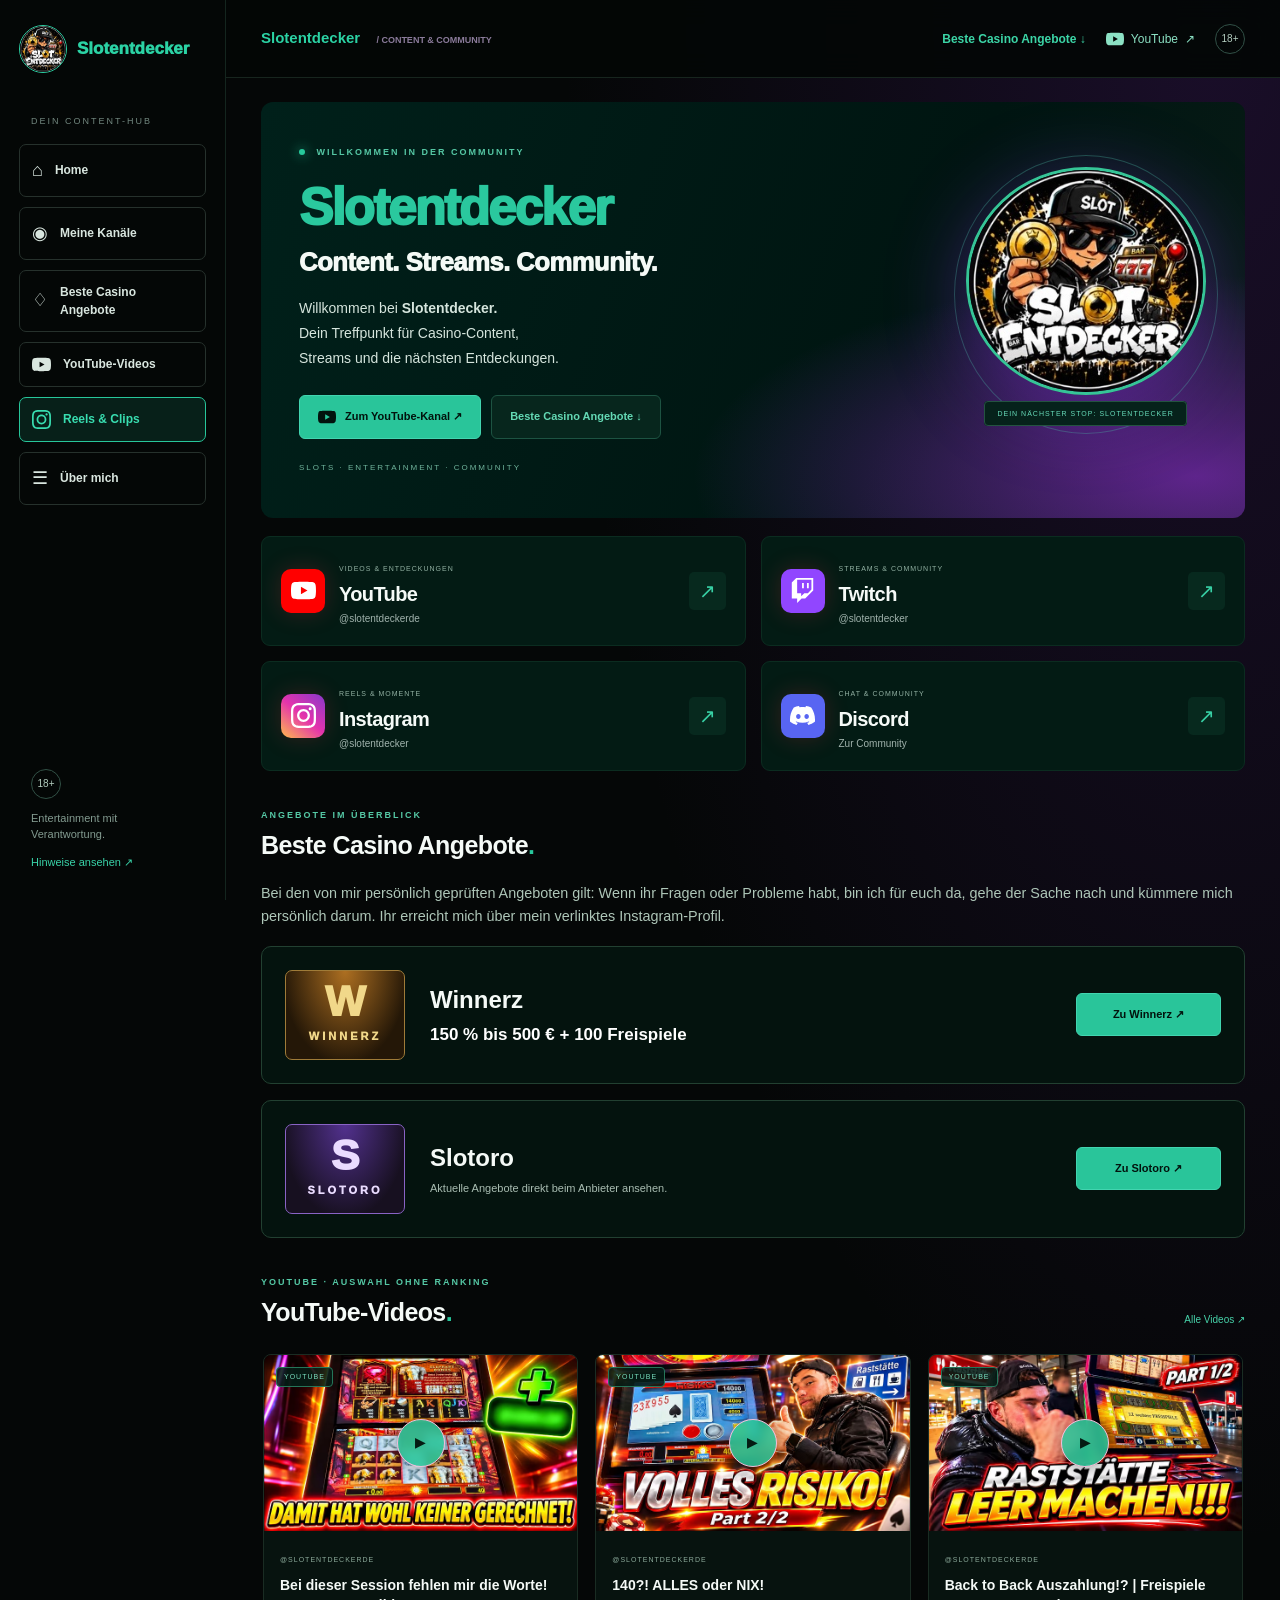
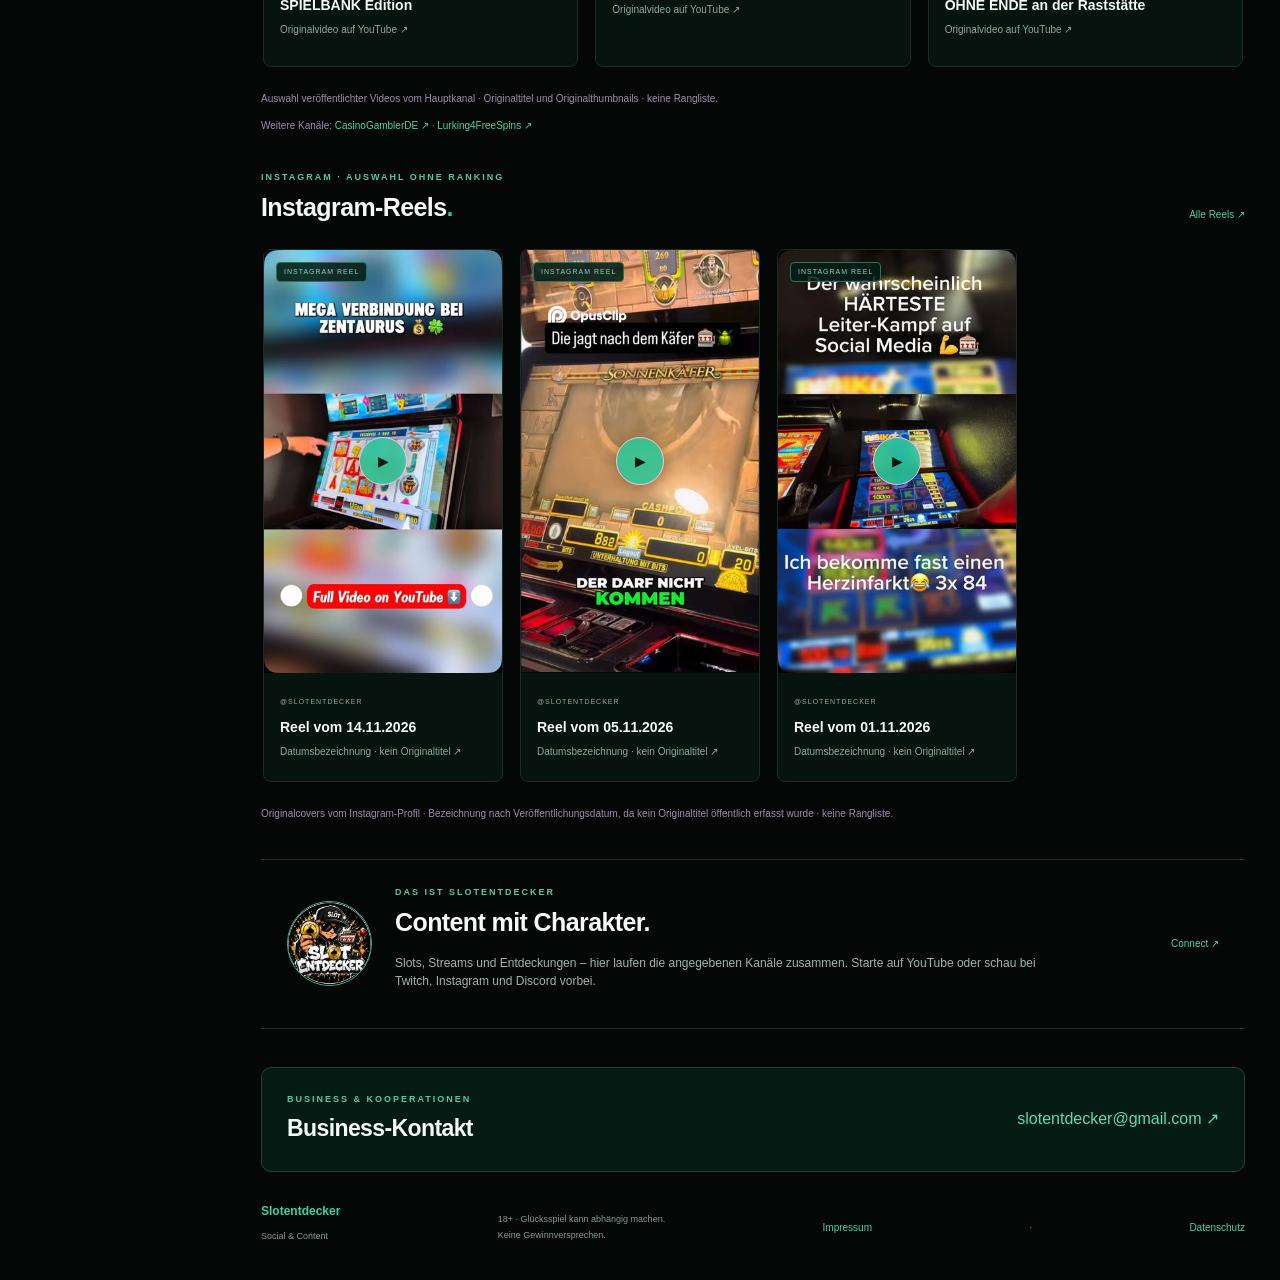
==== commit 71434e79: "Add files via upload" ====
--- a/index.html
+++ b/index.html
@@ -8,7 +8,7 @@
 <style>
 .se-offers-note{margin:0 0 18px;padding:0;color:inherit;font-family:inherit;font-size:.9rem;line-height:1.6}
 </style>
-<div class="offer"><div class="winnerz">W<span>WINNERZ</span></div><div class="offer-copy"><h3>Winnerz</h3><p><strong>150 % bis 500 € + 100 Freispiele</strong></p></div><a class="btn primary" href="https://go.spinwise.partners/visit/?bta=982855&amp;brand=winnerz&amp;utm_campaign=DACH_VINI" target="_blank" rel="sponsored noopener noreferrer">Zu Winnerz ↗</a></div></section>
+<div class="offer"><div class="winnerz">W<span>WINNERZ</span></div><div class="offer-copy"><h3>Winnerz</h3><p><strong>150 % bis 500 € + 100 Freispiele</strong></p></div><a class="btn primary" href="https://go.spinwise.partners/visit/?bta=982855&amp;brand=winnerz&amp;utm_campaign=DACH_VINI" target="_blank" rel="sponsored noopener noreferrer">Zu Winnerz ↗</a></div><div class="offer offer-slotoro"><div class="winnerz slotoro-mark">S<span>SLOTORO</span></div><div class="offer-copy"><h3>Slotoro</h3><p>Aktuelle Angebote direkt beim Anbieter ansehen.</p></div><a class="btn primary" href="https://get-fastpromo.com/l/6b04169fa705ea4cba03aa22" target="_blank" rel="sponsored noopener noreferrer">Zu Slotoro ↗</a></div></section>
 <section id="videos"><div class="section-head"><div><div class="eyebrow">YOUTUBE · AUSWAHL OHNE RANKING</div><h2>YouTube-Videos<span>.</span></h2></div><a class="text-link" href="https://youtube.com/@slotentdeckerde/videos" target="_blank" rel="noopener noreferrer">Alle Videos ↗</a></div><div class="media-strip videos-strip" tabindex="0" role="region" aria-label="YouTube-Videos – horizontal scrollbar"><a class="media-card" href="https://www.youtube.com/watch?v=xweXO_4A0io" target="_blank" rel="noopener noreferrer"><div class="media-cover"><img src="assets/youtube-1.avif" alt="Originalcover: Bei dieser Session fehlen mir die Worte! SPIELBANK Edition" loading="lazy"><span class="tile-label">YOUTUBE</span><span class="play" aria-hidden="true">▶</span><span class="cover-fallback" hidden>Originalcover nicht verfügbar</span></div><div class="card-copy"><small>@SLOTENTDECKERDE</small><h3>Bei dieser Session fehlen mir die Worte! SPIELBANK Edition</h3><p>Originalvideo auf YouTube <span aria-hidden="true">↗</span></p></div></a><a class="media-card" href="https://www.youtube.com/watch?v=YloTCqBLggA" target="_blank" rel="noopener noreferrer"><div class="media-cover"><img src="assets/youtube-2.avif" alt="Originalcover: 140?! ALLES oder NIX!" loading="lazy"><span class="tile-label">YOUTUBE</span><span class="play" aria-hidden="true">▶</span><span class="cover-fallback" hidden>Originalcover nicht verfügbar</span></div><div class="card-copy"><small>@SLOTENTDECKERDE</small><h3>140?! ALLES oder NIX!</h3><p>Originalvideo auf YouTube <span aria-hidden="true">↗</span></p></div></a><a class="media-card" href="https://www.youtube.com/watch?v=cWnUZFW03pE" target="_blank" rel="noopener noreferrer"><div class="media-cover"><img src="assets/youtube-3.avif" alt="Originalcover: Back to Back Auszahlung!? | Freispiele OHNE ENDE an der Raststätte" loading="lazy"><span class="tile-label">YOUTUBE</span><span class="play" aria-hidden="true">▶</span><span class="cover-fallback" hidden>Originalcover nicht verfügbar</span></div><div class="card-copy"><small>@SLOTENTDECKERDE</small><h3>Back to Back Auszahlung!? | Freispiele OHNE ENDE an der Raststätte</h3><p>Originalvideo auf YouTube <span aria-hidden="true">↗</span></p></div></a></div><p class="section-note">Auswahl veröffentlichter Videos vom Hauptkanal · Originaltitel und Originalthumbnails · keine Rangliste.</p><p class="section-note">Weitere Kanäle: <a class="text-link" href="https://youtube.com/@casinogamblerde" target="_blank" rel="noopener noreferrer">CasinoGamblerDE ↗</a> · <a class="text-link" href="https://youtube.com/@lurking4freespins" target="_blank" rel="noopener noreferrer">Lurking4FreeSpins ↗</a></p></section>
 <section id="reels"><div class="section-head"><div><div class="eyebrow">INSTAGRAM · AUSWAHL OHNE RANKING</div><h2>Instagram-Reels<span>.</span></h2></div><a class="text-link" href="https://www.instagram.com/slotentdecker/" target="_blank" rel="noopener noreferrer">Alle Reels ↗</a></div><div class="media-strip reels-strip" tabindex="0" role="region" aria-label="Instagram-Reels – horizontal scrollbar"><a class="media-card" href="https://www.instagram.com/slotentdecker/reel/Dftw1dToblQ/" target="_blank" rel="noopener noreferrer"><div class="media-cover"><img src="assets/instagram-1.jpg" alt="Originalcover: Reel vom 14.11.2026" loading="lazy"><span class="tile-label">INSTAGRAM REEL</span><span class="play" aria-hidden="true">▶</span><span class="cover-fallback" hidden>Originalcover nicht verfügbar</span></div><div class="card-copy"><small>@SLOTENTDECKER</small><h3>Reel vom 14.11.2026</h3><p>Datumsbezeichnung · kein Originaltitel <span aria-hidden="true">↗</span></p></div></a><a class="media-card" href="https://www.instagram.com/slotentdecker/reel/DfXvfOqo4B9/" target="_blank" rel="noopener noreferrer"><div class="media-cover"><img src="assets/instagram-2.jpg" alt="Originalcover: Reel vom 05.11.2026" loading="lazy"><span class="tile-label">INSTAGRAM REEL</span><span class="play" aria-hidden="true">▶</span><span class="cover-fallback" hidden>Originalcover nicht verfügbar</span></div><div class="card-copy"><small>@SLOTENTDECKER</small><h3>Reel vom 05.11.2026</h3><p>Datumsbezeichnung · kein Originaltitel <span aria-hidden="true">↗</span></p></div></a><a class="media-card" href="https://www.instagram.com/slotentdecker/reel/DfMLfl_Iy3h/" target="_blank" rel="noopener noreferrer"><div class="media-cover"><img src="assets/instagram-3.jpg" alt="Originalcover: Reel vom 01.11.2026" loading="lazy"><span class="tile-label">INSTAGRAM REEL</span><span class="play" aria-hidden="true">▶</span><span class="cover-fallback" hidden>Originalcover nicht verfügbar</span></div><div class="card-copy"><small>@SLOTENTDECKER</small><h3>Reel vom 01.11.2026</h3><p>Datumsbezeichnung · kein Originaltitel <span aria-hidden="true">↗</span></p></div></a></div><p class="section-note">Originalcovers vom Instagram-Profil · Bezeichnung nach Veröffentlichungsdatum, da kein Originaltitel öffentlich erfasst wurde · keine Rangliste.</p></section>
 
--- a/style.css
+++ b/style.css
@@ -36,3 +36,5 @@
 svg.brand-icon{filter:none;color:inherit;fill:currentColor}.social-icon{color:#fff}svg.brand-icon path{fill:currentColor}
 .business-contact{display:flex;align-items:center;justify-content:space-between;gap:20px;margin:30px 0;padding:25px;border:1px solid #224031;border-radius:10px;background:#041b13}.business-contact a{color:#57ddb5;font-size:16px;overflow-wrap:anywhere}.business-contact h2{font-size:23px}
 @media(max-width:600px){.business-contact{align-items:flex-start;flex-direction:column;padding:20px}.business-contact a{font-size:15px}}
+
+.offer+.offer{margin-top:16px}.slotoro-mark{background:radial-gradient(ellipse at top,#52318e,#171020 75%);border-color:#8963c5;color:#eadcff}
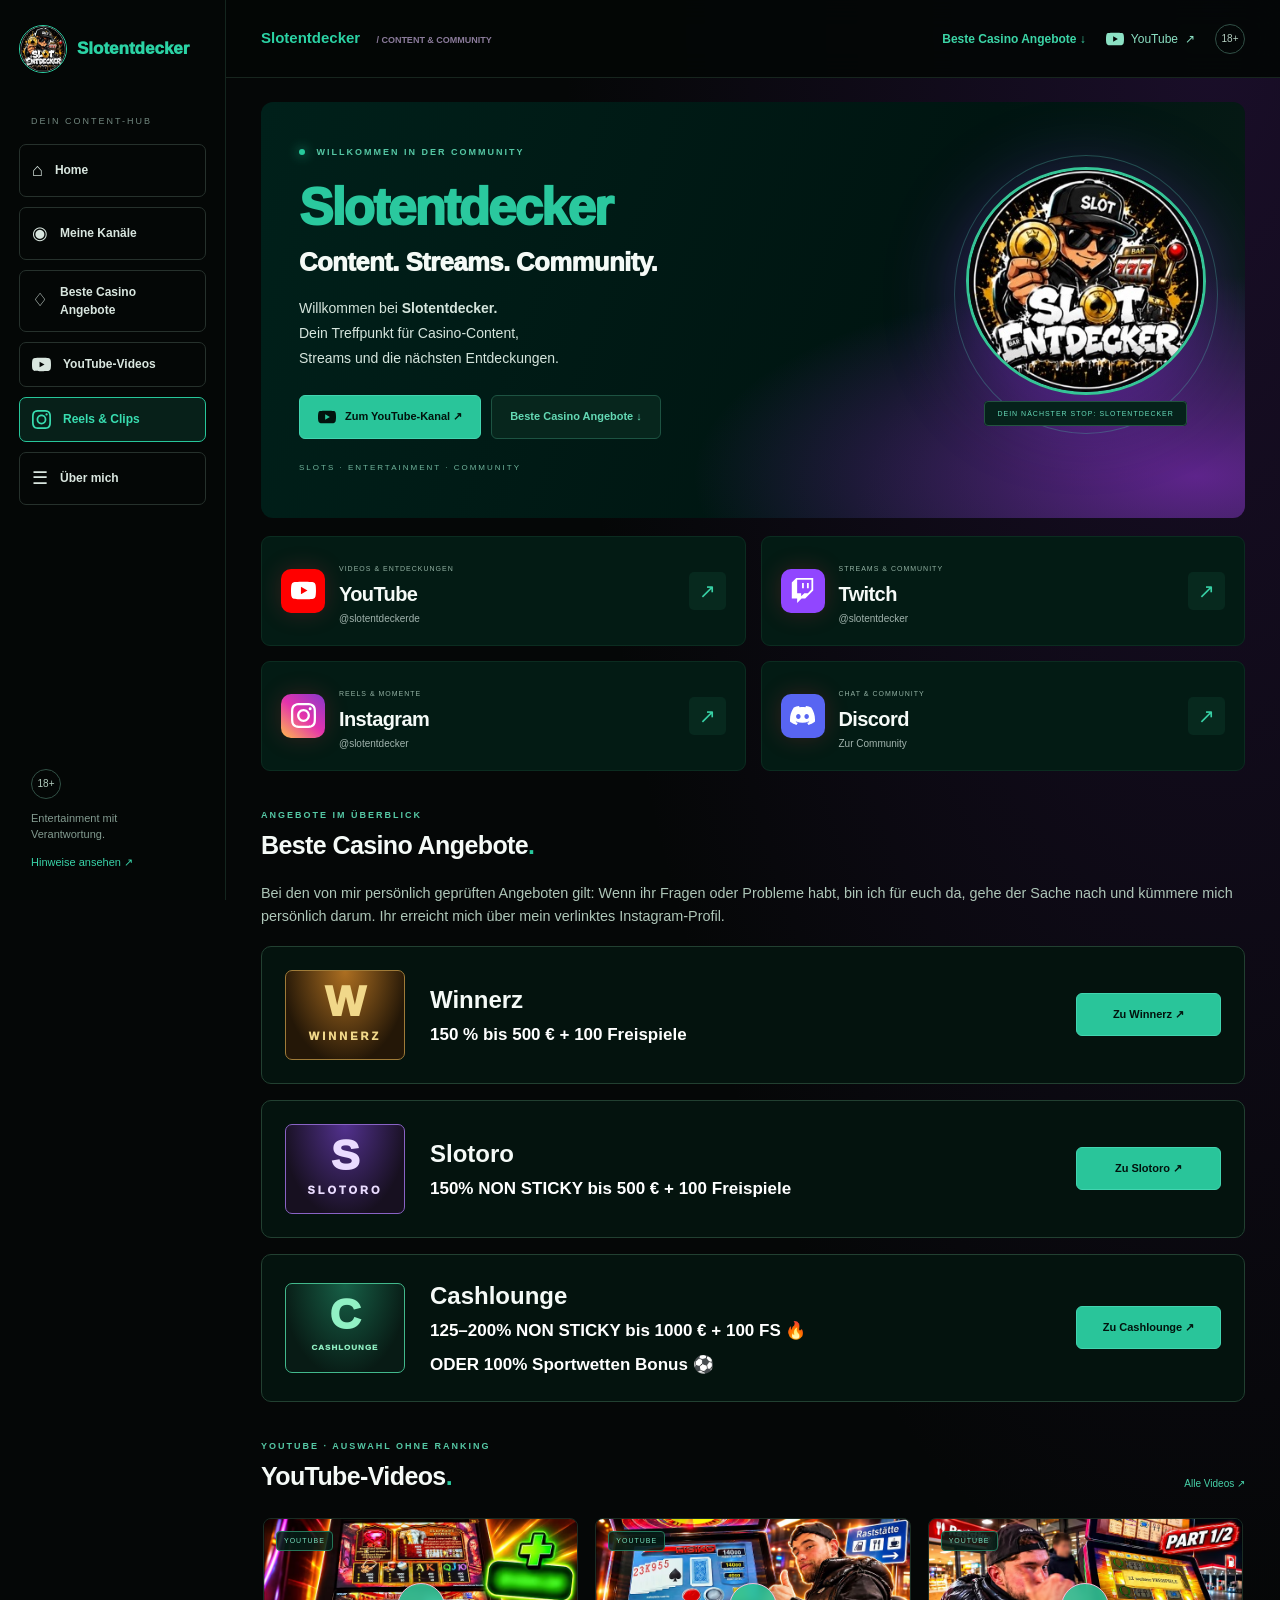
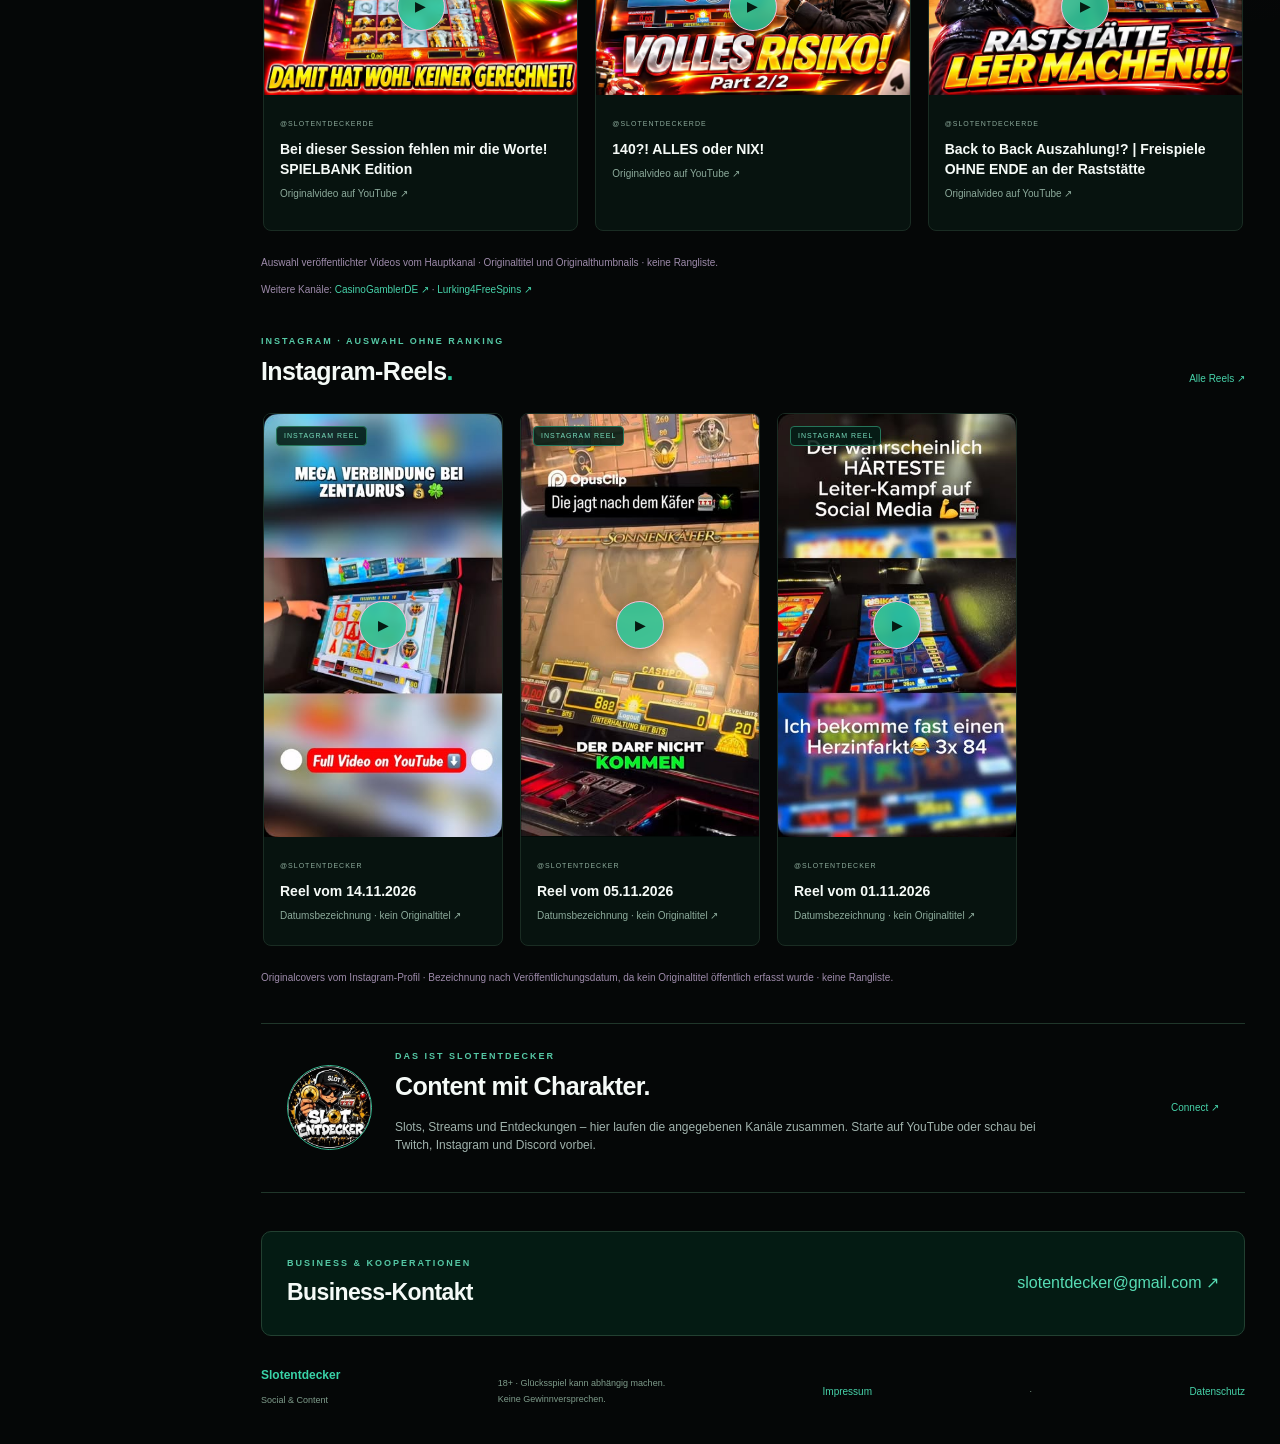
==== commit eb385867: "Add files via upload" ====
--- a/index.html
+++ b/index.html
@@ -8,7 +8,7 @@
 <style>
 .se-offers-note{margin:0 0 18px;padding:0;color:inherit;font-family:inherit;font-size:.9rem;line-height:1.6}
 </style>
-<div class="offer"><div class="winnerz">W<span>WINNERZ</span></div><div class="offer-copy"><h3>Winnerz</h3><p><strong>150 % bis 500 € + 100 Freispiele</strong></p></div><a class="btn primary" href="https://go.spinwise.partners/visit/?bta=982855&amp;brand=winnerz&amp;utm_campaign=DACH_VINI" target="_blank" rel="sponsored noopener noreferrer">Zu Winnerz ↗</a></div><div class="offer offer-slotoro"><div class="winnerz slotoro-mark">S<span>SLOTORO</span></div><div class="offer-copy"><h3>Slotoro</h3><p>Aktuelle Angebote direkt beim Anbieter ansehen.</p></div><a class="btn primary" href="https://get-fastpromo.com/l/6b04169fa705ea4cba03aa22" target="_blank" rel="sponsored noopener noreferrer">Zu Slotoro ↗</a></div></section>
+<div class="offer"><div class="winnerz">W<span>WINNERZ</span></div><div class="offer-copy"><h3>Winnerz</h3><p><strong>150 % bis 500 € + 100 Freispiele</strong></p></div><a class="btn primary" href="https://go.spinwise.partners/visit/?bta=982855&amp;brand=winnerz&amp;utm_campaign=DACH_VINI" target="_blank" rel="sponsored noopener noreferrer">Zu Winnerz ↗</a></div><div class="offer offer-slotoro"><div class="winnerz slotoro-mark">S<span>SLOTORO</span></div><div class="offer-copy"><h3>Slotoro</h3><p><strong>150% NON STICKY bis 500 € + 100 Freispiele</strong></p></div><a class="btn primary" href="https://get-fastpromo.com/l/6b04169fa705ea4cba03aa22" target="_blank" rel="sponsored noopener noreferrer">Zu Slotoro ↗</a></div><div class="offer offer-cashlounge"><div class="winnerz cashlounge-mark">C<span>CASHLOUNGE</span></div><div class="offer-copy"><h3>Cashlounge</h3><p><strong>125–200% NON STICKY bis 1000 € + 100 FS 🔥</strong></p><p class="bonus-alternative"><strong>ODER 100% Sportwetten Bonus ⚽️</strong></p></div><a class="btn primary" href="https://track.trafficflowpartners.com/visit/?bta=36725&amp;nci=6026&amp;utm_campaign=pro" target="_blank" rel="sponsored noopener noreferrer">Zu Cashlounge ↗</a></div></section>
 <section id="videos"><div class="section-head"><div><div class="eyebrow">YOUTUBE · AUSWAHL OHNE RANKING</div><h2>YouTube-Videos<span>.</span></h2></div><a class="text-link" href="https://youtube.com/@slotentdeckerde/videos" target="_blank" rel="noopener noreferrer">Alle Videos ↗</a></div><div class="media-strip videos-strip" tabindex="0" role="region" aria-label="YouTube-Videos – horizontal scrollbar"><a class="media-card" href="https://www.youtube.com/watch?v=xweXO_4A0io" target="_blank" rel="noopener noreferrer"><div class="media-cover"><img src="assets/youtube-1.avif" alt="Originalcover: Bei dieser Session fehlen mir die Worte! SPIELBANK Edition" loading="lazy"><span class="tile-label">YOUTUBE</span><span class="play" aria-hidden="true">▶</span><span class="cover-fallback" hidden>Originalcover nicht verfügbar</span></div><div class="card-copy"><small>@SLOTENTDECKERDE</small><h3>Bei dieser Session fehlen mir die Worte! SPIELBANK Edition</h3><p>Originalvideo auf YouTube <span aria-hidden="true">↗</span></p></div></a><a class="media-card" href="https://www.youtube.com/watch?v=YloTCqBLggA" target="_blank" rel="noopener noreferrer"><div class="media-cover"><img src="assets/youtube-2.avif" alt="Originalcover: 140?! ALLES oder NIX!" loading="lazy"><span class="tile-label">YOUTUBE</span><span class="play" aria-hidden="true">▶</span><span class="cover-fallback" hidden>Originalcover nicht verfügbar</span></div><div class="card-copy"><small>@SLOTENTDECKERDE</small><h3>140?! ALLES oder NIX!</h3><p>Originalvideo auf YouTube <span aria-hidden="true">↗</span></p></div></a><a class="media-card" href="https://www.youtube.com/watch?v=cWnUZFW03pE" target="_blank" rel="noopener noreferrer"><div class="media-cover"><img src="assets/youtube-3.avif" alt="Originalcover: Back to Back Auszahlung!? | Freispiele OHNE ENDE an der Raststätte" loading="lazy"><span class="tile-label">YOUTUBE</span><span class="play" aria-hidden="true">▶</span><span class="cover-fallback" hidden>Originalcover nicht verfügbar</span></div><div class="card-copy"><small>@SLOTENTDECKERDE</small><h3>Back to Back Auszahlung!? | Freispiele OHNE ENDE an der Raststätte</h3><p>Originalvideo auf YouTube <span aria-hidden="true">↗</span></p></div></a></div><p class="section-note">Auswahl veröffentlichter Videos vom Hauptkanal · Originaltitel und Originalthumbnails · keine Rangliste.</p><p class="section-note">Weitere Kanäle: <a class="text-link" href="https://youtube.com/@casinogamblerde" target="_blank" rel="noopener noreferrer">CasinoGamblerDE ↗</a> · <a class="text-link" href="https://youtube.com/@lurking4freespins" target="_blank" rel="noopener noreferrer">Lurking4FreeSpins ↗</a></p></section>
 <section id="reels"><div class="section-head"><div><div class="eyebrow">INSTAGRAM · AUSWAHL OHNE RANKING</div><h2>Instagram-Reels<span>.</span></h2></div><a class="text-link" href="https://www.instagram.com/slotentdecker/" target="_blank" rel="noopener noreferrer">Alle Reels ↗</a></div><div class="media-strip reels-strip" tabindex="0" role="region" aria-label="Instagram-Reels – horizontal scrollbar"><a class="media-card" href="https://www.instagram.com/slotentdecker/reel/Dftw1dToblQ/" target="_blank" rel="noopener noreferrer"><div class="media-cover"><img src="assets/instagram-1.jpg" alt="Originalcover: Reel vom 14.11.2026" loading="lazy"><span class="tile-label">INSTAGRAM REEL</span><span class="play" aria-hidden="true">▶</span><span class="cover-fallback" hidden>Originalcover nicht verfügbar</span></div><div class="card-copy"><small>@SLOTENTDECKER</small><h3>Reel vom 14.11.2026</h3><p>Datumsbezeichnung · kein Originaltitel <span aria-hidden="true">↗</span></p></div></a><a class="media-card" href="https://www.instagram.com/slotentdecker/reel/DfXvfOqo4B9/" target="_blank" rel="noopener noreferrer"><div class="media-cover"><img src="assets/instagram-2.jpg" alt="Originalcover: Reel vom 05.11.2026" loading="lazy"><span class="tile-label">INSTAGRAM REEL</span><span class="play" aria-hidden="true">▶</span><span class="cover-fallback" hidden>Originalcover nicht verfügbar</span></div><div class="card-copy"><small>@SLOTENTDECKER</small><h3>Reel vom 05.11.2026</h3><p>Datumsbezeichnung · kein Originaltitel <span aria-hidden="true">↗</span></p></div></a><a class="media-card" href="https://www.instagram.com/slotentdecker/reel/DfMLfl_Iy3h/" target="_blank" rel="noopener noreferrer"><div class="media-cover"><img src="assets/instagram-3.jpg" alt="Originalcover: Reel vom 01.11.2026" loading="lazy"><span class="tile-label">INSTAGRAM REEL</span><span class="play" aria-hidden="true">▶</span><span class="cover-fallback" hidden>Originalcover nicht verfügbar</span></div><div class="card-copy"><small>@SLOTENTDECKER</small><h3>Reel vom 01.11.2026</h3><p>Datumsbezeichnung · kein Originaltitel <span aria-hidden="true">↗</span></p></div></a></div><p class="section-note">Originalcovers vom Instagram-Profil · Bezeichnung nach Veröffentlichungsdatum, da kein Originaltitel öffentlich erfasst wurde · keine Rangliste.</p></section>
 
--- a/style.css
+++ b/style.css
@@ -38,3 +38,5 @@
 @media(max-width:600px){.business-contact{align-items:flex-start;flex-direction:column;padding:20px}.business-contact a{font-size:15px}}
 
 .offer+.offer{margin-top:16px}.slotoro-mark{background:radial-gradient(ellipse at top,#52318e,#171020 75%);border-color:#8963c5;color:#eadcff}
+
+.cashlounge-mark{background:radial-gradient(ellipse at top,#176047,#081b15 75%);border-color:#42b98c;color:#91f1c4}.cashlounge-mark span{font-size:8px;letter-spacing:1px}.offer-copy p.bonus-alternative{margin-top:9px}
